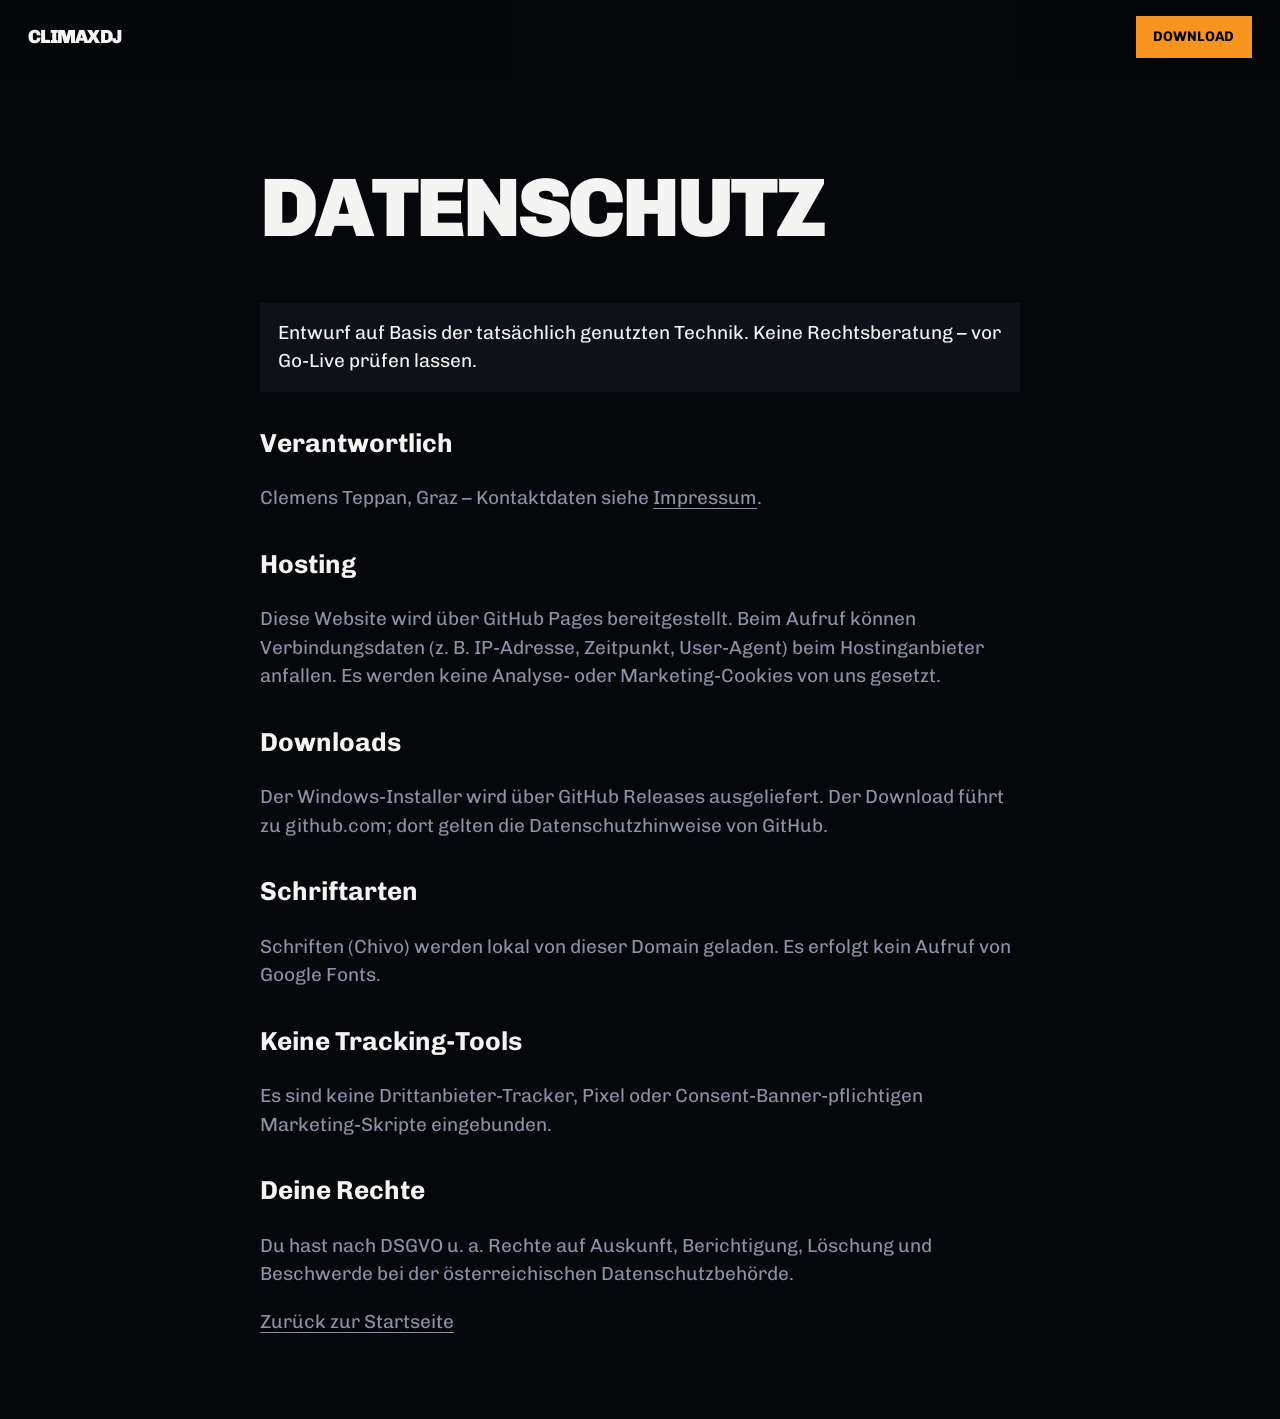
==== datenschutz.html @ 5e66c805 "ClimaxDJ marketing site v4.3.0 – dark club landing + download" ====
<!DOCTYPE html>
<html lang="de">
<head>
  <meta charset="utf-8">
  <meta name="viewport" content="width=device-width, initial-scale=1">
  <title>Datenschutz – ClimaxDJ</title>
  <link rel="icon" href="./assets/icon.png" type="image/png">
  <link rel="stylesheet" href="./styles.css">
</head>
<body>
  <header class="nav">
    <a class="nav__mark" href="./index.html">ClimaxDJ</a>
    <a class="nav__cta" href="./index.html#download">Download</a>
  </header>
  <main class="legal">
    <h1>Datenschutz</h1>
    <div class="note">
      Entwurf auf Basis der tatsächlich genutzten Technik. Keine Rechtsberatung – vor Go-Live prüfen lassen.
    </div>
    <h2>Verantwortlich</h2>
    <p>Clemens Teppan, Graz – Kontaktdaten siehe <a href="./impressum.html">Impressum</a>.</p>
    <h2>Hosting</h2>
    <p>Diese Website wird über GitHub Pages bereitgestellt. Beim Aufruf können Verbindungsdaten (z.&nbsp;B. IP-Adresse, Zeitpunkt, User-Agent) beim Hostinganbieter anfallen. Es werden keine Analyse- oder Marketing-Cookies von uns gesetzt.</p>
    <h2>Downloads</h2>
    <p>Der Windows-Installer wird über GitHub Releases ausgeliefert. Der Download führt zu github.com; dort gelten die Datenschutzhinweise von GitHub.</p>
    <h2>Schriftarten</h2>
    <p>Schriften (Chivo) werden lokal von dieser Domain geladen. Es erfolgt kein Aufruf von Google Fonts.</p>
    <h2>Keine Tracking-Tools</h2>
    <p>Es sind keine Drittanbieter-Tracker, Pixel oder Consent-Banner-pflichtigen Marketing-Skripte eingebunden.</p>
    <h2>Deine Rechte</h2>
    <p>Du hast nach DSGVO u.&nbsp;a. Rechte auf Auskunft, Berichtigung, Löschung und Beschwerde bei der österreichischen Datenschutzbehörde.</p>
    <p><a href="./index.html">Zurück zur Startseite</a></p>
  </main>
</body>
</html>
---- styles.css ----
@font-face {
  font-family: "Chivo";
  font-style: normal;
  font-weight: 400;
  font-display: swap;
  src: url("./assets/fonts/chivo-400.woff2") format("woff2");
}
@font-face {
  font-family: "Chivo";
  font-style: normal;
  font-weight: 700;
  font-display: swap;
  src: url("./assets/fonts/chivo-700.woff2") format("woff2");
}
@font-face {
  font-family: "Chivo";
  font-style: normal;
  font-weight: 900;
  font-display: swap;
  src: url("./assets/fonts/chivo-900.woff2") format("woff2");
}

:root {
  --bg: #05070a;
  --surface: #0e1218;
  --ink: #f4f4f2;
  --muted: #8a92a6;
  --accent: #f7941d;
  --accent-ink: #05070a;
  --field-light: #f4f4f2;
  --field-light-ink: #1f2b4d;
  --margin: clamp(1rem, 2.2vw, 2rem);
  --gutter: clamp(0.75rem, 1.4vw, 1.5rem);
  --step-small: clamp(0.8125rem, 0.79rem + 0.1vw, 0.875rem);
  --step-body: clamp(1.0625rem, 1rem + 0.25vw, 1.1875rem);
  --step-lead: clamp(1.25rem, 1.1rem + 0.7vw, 1.625rem);
  --step-head: clamp(2.5rem, 1.2rem + 5vw, 5.5rem);
  --radius: 0;
  --ease: cubic-bezier(0.22, 1, 0.36, 1);
}

*, *::before, *::after { box-sizing: border-box; }
html { scroll-behavior: smooth; }
@media (prefers-reduced-motion: reduce) {
  html { scroll-behavior: auto; }
  *, *::before, *::after {
    animation-duration: 0.01ms !important;
    animation-iteration-count: 1 !important;
    transition-duration: 0.01ms !important;
  }
}
body {
  margin: 0;
  background: var(--bg);
  color: var(--ink);
  font-family: "Chivo", system-ui, sans-serif;
  font-weight: 400;
  font-size: var(--step-body);
  line-height: 1.5;
  -webkit-font-smoothing: antialiased;
}
img { display: block; max-width: 100%; height: auto; }
a { color: inherit; text-decoration-thickness: 1px; text-underline-offset: 0.2em; }
a:hover { color: var(--accent); }
:focus-visible { outline: 2px solid var(--accent); outline-offset: 3px; }
.wrap { padding-inline: var(--margin); }
.sr-only {
  position: absolute; width: 1px; height: 1px; padding: 0; margin: -1px;
  overflow: hidden; clip: rect(0,0,0,0); white-space: nowrap; border: 0;
}

/* NAV */
.nav {
  position: fixed; inset: 0 0 auto 0; z-index: 40;
  display: flex; align-items: center; justify-content: space-between;
  padding: 1rem var(--margin);
  background: color-mix(in srgb, var(--bg) 88%, transparent);
}
.nav__mark {
  font-weight: 900; letter-spacing: -0.04em; text-transform: uppercase;
  font-size: var(--step-body); text-decoration: none;
}
.nav__links {
  display: flex; gap: clamp(1rem, 3vw, 2rem); list-style: none; margin: 0; padding: 0;
  font-size: var(--step-small); font-weight: 700;
}
.nav__links a { text-decoration: none; color: var(--muted); }
.nav__links a:hover { color: var(--ink); }
.nav__cta {
  display: inline-flex; align-items: center; justify-content: center;
  background: var(--accent); color: var(--accent-ink);
  font-weight: 700; font-size: var(--step-small);
  padding: 0.65rem 1.1rem; text-decoration: none; text-transform: uppercase;
  letter-spacing: -0.01em; border: 0; cursor: pointer;
}
.nav__cta:hover { color: var(--accent-ink); filter: brightness(1.05); }
@media (max-width: 720px) {
  .nav__links { display: none; }
}

/* HERO — name as monument */
.hero {
  position: relative;
  min-height: 100svh;
  display: grid;
  grid-template-rows: 1fr auto;
  overflow: hidden;
  padding-top: 4.5rem;
}
.hero__video {
  position: absolute; inset: 0; width: 100%; height: 100%;
  object-fit: cover; opacity: 0.35; pointer-events: none;
  display: none;
}
.hero__video.is-ready { display: block; }
.hero__scrim {
  position: absolute; inset: 0;
  background: linear-gradient(180deg, rgba(5,7,10,0.35) 0%, rgba(5,7,10,0.92) 78%, var(--bg) 100%);
  pointer-events: none;
}
.hero__top {
  position: relative; z-index: 1;
  display: flex; justify-content: space-between; align-items: flex-start;
  padding: 1.5rem var(--margin) 0;
  gap: 1rem;
}
.hero__support {
  max-width: 28ch;
  margin: 0;
  font-size: var(--step-body);
  color: var(--muted);
  line-height: 1.4;
}
.hero__version {
  margin: 0;
  font-size: var(--step-small);
  font-weight: 700;
  color: var(--ink);
  text-align: right;
  white-space: nowrap;
}
.hero__monument {
  position: relative; z-index: 1;
  margin: 0;
  padding: 0 var(--margin) 0.15em;
  font-weight: 900;
  font-size: clamp(3.5rem, 18vw, 17rem);
  line-height: 0.88;
  letter-spacing: -0.05em;
  text-transform: uppercase;
  width: 100%;
}
.hero__line {
  display: block;
  overflow: hidden;
}
.hero__line span {
  display: block;
  transform: translateY(110%);
  animation: rise 900ms var(--ease) forwards;
}
.hero__line:nth-child(2) span { animation-delay: 110ms; }
@keyframes rise {
  to { transform: translateY(0); }
}
.hero__actions {
  position: relative; z-index: 1;
  display: flex; flex-wrap: wrap; gap: 0.75rem;
  padding: 1.5rem var(--margin) 2.5rem;
  opacity: 0;
  animation: fadeup 700ms var(--ease) 700ms forwards;
}
@keyframes fadeup {
  to { opacity: 1; transform: none; }
  from { opacity: 0; transform: translateY(12px); }
}
.btn {
  display: inline-flex; align-items: center; justify-content: center; gap: 0.5rem;
  font-family: inherit; font-weight: 700; font-size: var(--step-body);
  padding: 0.95rem 1.4rem; border: 0; cursor: pointer; text-decoration: none;
  transition: transform 160ms var(--ease), filter 160ms var(--ease);
}
.btn:active { transform: scale(0.98); }
.btn--primary { background: var(--accent); color: var(--accent-ink); }
.btn--primary:hover { color: var(--accent-ink); filter: brightness(1.06); }
.btn--ghost {
  background: var(--surface); color: var(--ink);
}
.btn--ghost:hover { color: var(--ink); filter: brightness(1.15); }
.btn--disabled,
.btn[aria-disabled="true"] {
  background: var(--surface); color: var(--muted); cursor: not-allowed;
  pointer-events: none;
}
.btn small { font-weight: 400; font-size: var(--step-small); opacity: 0.8; }

/* FEATURE LIST — one item per poster line */
.features {
  padding: clamp(5rem, 12vh, 9rem) var(--margin);
  background: var(--bg);
}
.features__head {
  max-width: 22ch;
  margin: 0 0 clamp(2.5rem, 6vh, 4rem);
  font-size: var(--step-head);
  font-weight: 900;
  letter-spacing: -0.04em;
  line-height: 0.95;
  text-transform: uppercase;
}
.feature {
  display: grid;
  grid-template-columns: minmax(0, 1fr) minmax(0, 1.3fr);
  gap: var(--gutter);
  align-items: end;
  padding-block: clamp(2rem, 5vh, 3.5rem);
  border-top: 0;
  background: transparent;
}
.feature:nth-child(even) { grid-template-columns: minmax(0, 1.3fr) minmax(0, 1fr); }
.feature:nth-child(even) .feature__copy { order: 2; }
.feature:nth-child(even) .feature__media { order: 1; }
.feature__title {
  margin: 0 0 0.6rem;
  font-size: clamp(1.75rem, 1rem + 2.5vw, 3rem);
  font-weight: 900;
  letter-spacing: -0.03em;
  line-height: 1.02;
  text-transform: uppercase;
}
.feature__text {
  margin: 0;
  max-width: 38ch;
  color: var(--muted);
  font-size: var(--step-body);
}
.feature__media {
  background: var(--surface);
  overflow: hidden;
}
.feature__media img {
  width: 100%;
  aspect-ratio: 16 / 10;
  object-fit: cover;
  object-position: top center;
}
@media (max-width: 820px) {
  .feature,
  .feature:nth-child(even) {
    grid-template-columns: 1fr;
  }
  .feature:nth-child(even) .feature__copy,
  .feature:nth-child(even) .feature__media { order: unset; }
}

/* GALLERY staggered */
.gallery {
  padding: clamp(4rem, 10vh, 8rem) var(--margin) clamp(6rem, 14vh, 10rem);
  display: grid;
  grid-template-columns: repeat(12, minmax(0, 1fr));
  column-gap: var(--gutter);
  row-gap: clamp(3rem, 10vh, 7rem);
}
.gallery figure { margin: 0; }
.gallery figcaption {
  margin-top: 0.6rem;
  font-size: var(--step-small);
  color: var(--muted);
}
.g1 { grid-column: 1 / 5; }
.g2 { grid-column: 7 / 13; margin-top: 18vh; }
.g3 { grid-column: 6 / 12; }
.g4 { grid-column: 2 / 5; margin-top: 12vh; }
.g5 { grid-column: 1 / 8; }
.g6 { grid-column: 9 / 13; margin-top: 8vh; }
@media (max-width: 820px) {
  .gallery { display: flex; flex-direction: column; gap: 4rem; }
  .g1, .g2, .g3, .g4, .g5, .g6 { margin-top: 0; width: 100%; }
  .g1, .g4 { width: 78%; align-self: flex-start; }
  .g2, .g6 { width: 88%; align-self: flex-end; }
  .g3 { width: 92%; align-self: flex-end; }
  .g5 { width: 100%; }
}

/* SPECS */
.specs {
  background: var(--surface);
  padding: clamp(5rem, 12vh, 8rem) var(--margin);
}
.specs__grid {
  display: grid;
  grid-template-columns: repeat(12, minmax(0, 1fr));
  gap: var(--gutter);
}
.specs__title {
  grid-column: 1 / 6;
  margin: 0;
  font-size: var(--step-head);
  font-weight: 900;
  letter-spacing: -0.04em;
  line-height: 0.95;
  text-transform: uppercase;
}
.specs__list {
  grid-column: 7 / 13;
  margin: 0;
  padding: 0;
  list-style: none;
}
.specs__list li {
  display: grid;
  grid-template-columns: 10rem 1fr;
  gap: 1rem;
  padding: 1rem 0;
  border-top: 1px solid color-mix(in srgb, var(--ink) 12%, transparent);
  font-size: var(--step-body);
}
.specs__list li:last-child { border-bottom: 1px solid color-mix(in srgb, var(--ink) 12%, transparent); }
.specs__list strong { font-weight: 700; color: var(--ink); }
.specs__list span { color: var(--muted); }
@media (max-width: 820px) {
  .specs__title, .specs__list { grid-column: 1 / -1; }
  .specs__list li { grid-template-columns: 1fr; gap: 0.25rem; }
}

/* FAQ */
.faq {
  padding: clamp(5rem, 12vh, 8rem) var(--margin);
}
.faq__title {
  margin: 0 0 2rem;
  font-size: var(--step-head);
  font-weight: 900;
  letter-spacing: -0.04em;
  line-height: 0.95;
  text-transform: uppercase;
  max-width: 12ch;
}
.faq details {
  border-top: 1px solid color-mix(in srgb, var(--ink) 12%, transparent);
  padding: 1.15rem 0;
}
.faq details:last-child {
  border-bottom: 1px solid color-mix(in srgb, var(--ink) 12%, transparent);
}
.faq summary {
  cursor: pointer;
  font-weight: 700;
  font-size: var(--step-lead);
  letter-spacing: -0.02em;
  list-style: none;
}
.faq summary::-webkit-details-marker { display: none; }
.faq summary::after {
  content: "+";
  float: right;
  color: var(--muted);
  font-weight: 400;
}
.faq details[open] summary::after { content: "–"; }
.faq p {
  margin: 0.75rem 0 0;
  max-width: 62ch;
  color: var(--muted);
}

/* CTA band — one word is the button */
.cta-band {
  display: block;
  position: relative;
  min-height: 60svh;
  background: var(--accent);
  color: var(--accent-ink);
  text-decoration: none;
  padding: var(--margin);
  overflow: hidden;
}
.cta-band:hover { color: var(--accent-ink); filter: none; background: var(--ink); }
.cta-band:hover .cta-band__word { color: var(--bg); }
.cta-band__hint {
  position: absolute; top: var(--margin); left: var(--margin);
  margin: 0; max-width: 28ch; font-size: var(--step-body); font-weight: 700;
}
.cta-band__arrow {
  position: absolute; top: var(--margin); right: var(--margin);
  width: 48px; height: 48px;
}
.cta-band__word {
  position: absolute;
  left: var(--margin); right: var(--margin); bottom: 1.2rem;
  margin: 0;
  font-size: clamp(3.5rem, 24vw, 14rem);
  font-weight: 900;
  letter-spacing: -0.05em;
  line-height: 0.85;
  text-transform: uppercase;
  white-space: nowrap;
}
@media (max-width: 520px) {
  .cta-band { min-height: 46svh; }
}

/* FOOTER */
.footer {
  position: relative;
  background: var(--field-light);
  color: var(--field-light-ink);
  overflow: hidden;
  min-height: 100svh;
  display: grid;
  grid-template-rows: 1fr auto;
  padding: clamp(3rem, 8vh, 5rem) var(--margin) 0;
}
.footer__top {
  display: grid;
  grid-template-columns: repeat(12, minmax(0, 1fr));
  gap: var(--gutter);
}
.footer__invite {
  grid-column: 1 / 8;
  margin: 0;
  font-size: clamp(2rem, 5vw, 4rem);
  font-weight: 900;
  letter-spacing: -0.04em;
  line-height: 0.95;
  text-transform: uppercase;
}
.footer__btn {
  display: inline-flex; margin-top: 1.5rem;
  background: var(--field-light-ink); color: var(--field-light);
  font-weight: 700; font-size: var(--step-body);
  padding: 0.9rem 1.3rem; text-decoration: none;
}
.footer__btn:hover { color: var(--field-light); filter: brightness(1.1); }
.footer__links {
  grid-column: 10 / 13;
  display: flex; flex-direction: column; gap: 0.6rem;
  font-size: var(--step-body); font-weight: 700;
  align-self: start;
}
.footer__links a { text-decoration: none; color: var(--field-light-ink); }
.footer__links a:hover { color: var(--accent); }
.footer__legal {
  display: flex; justify-content: space-between; flex-wrap: wrap; gap: 0.75rem;
  font-size: var(--step-small);
  color: color-mix(in srgb, var(--field-light-ink) 70%, transparent);
  margin-top: 3rem;
  position: relative; z-index: 1;
}
.footer__monument {
  margin: 1rem 0 0;
  font-size: clamp(4rem, 28vw, 18rem);
  font-weight: 900;
  letter-spacing: -0.05em;
  line-height: 0.85;
  text-transform: uppercase;
  white-space: nowrap;
  transform: translateY(30%);
  color: color-mix(in srgb, var(--field-light-ink) 18%, transparent);
  pointer-events: none;
  user-select: none;
}
@media (max-width: 820px) {
  .footer__invite, .footer__links { grid-column: 1 / -1; }
  .footer__links { flex-direction: row; flex-wrap: wrap; margin-top: 2rem; }
}

/* Legal pages */
.legal {
  max-width: 68ch;
  margin: 0 auto;
  padding: 7rem var(--margin) 4rem;
}
.legal h1 {
  font-size: var(--step-head);
  font-weight: 900;
  letter-spacing: -0.04em;
  text-transform: uppercase;
  line-height: 0.95;
}
.legal h2 { font-size: var(--step-lead); margin-top: 2rem; }
.legal p, .legal li { color: var(--muted); }
.note {
  background: var(--surface);
  padding: 1rem 1.1rem;
  color: var(--ink);
  margin: 1.5rem 0;
}
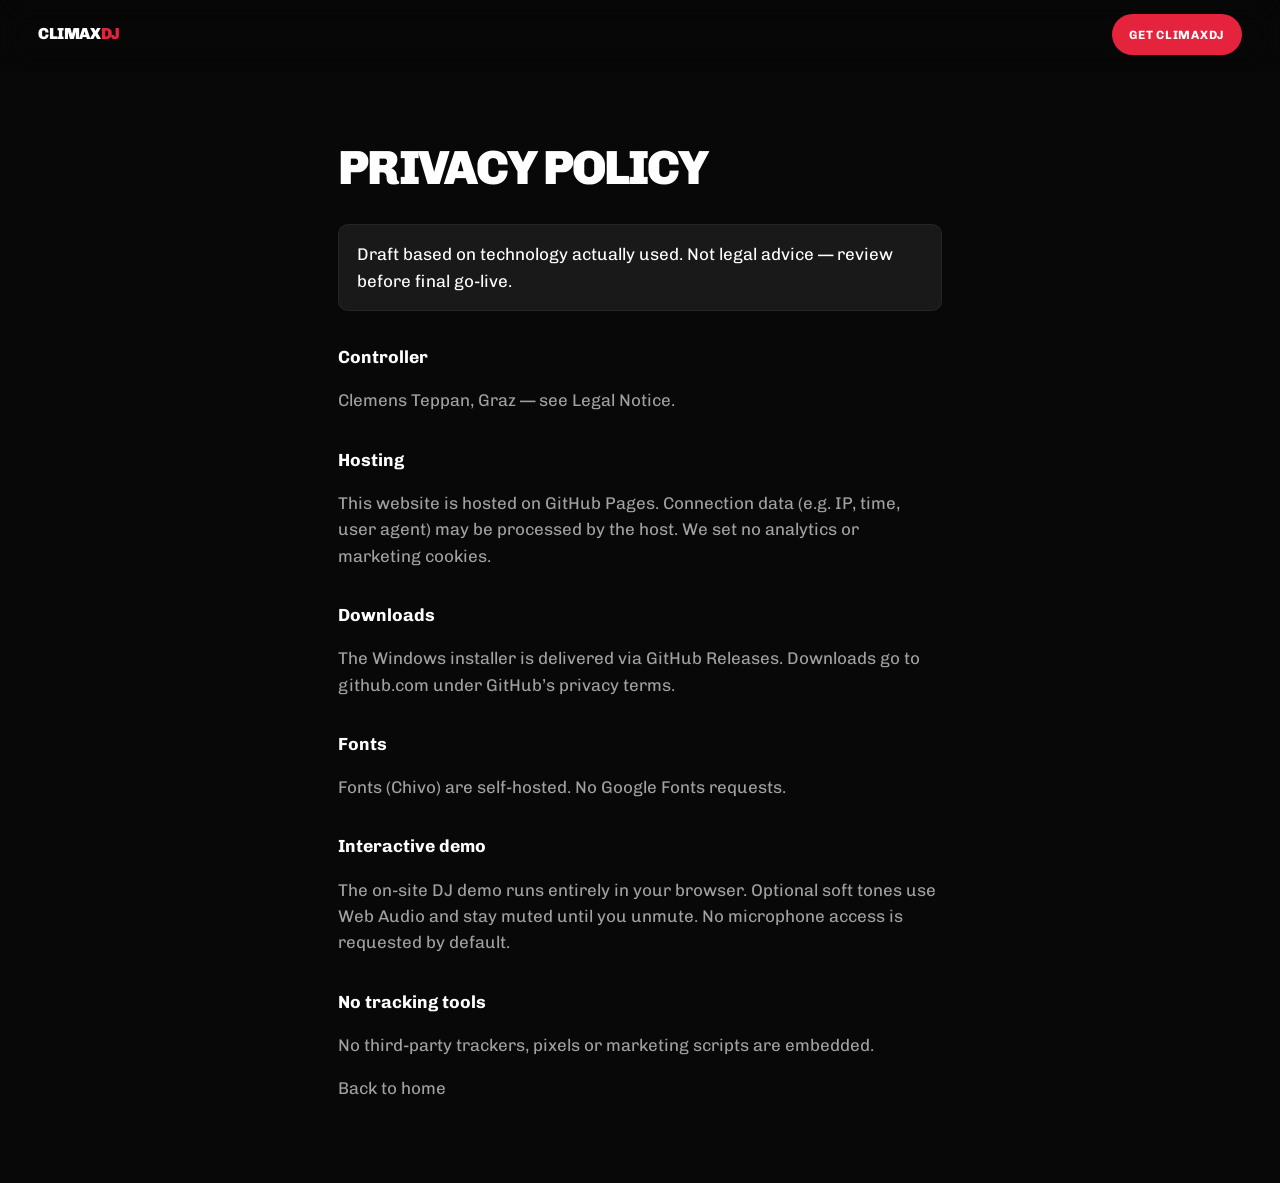
==== commit c844568b: "Complete cinematic redesign: interactive demo, live waveforms, red brand" ====
--- a/datenschutz.html
+++ b/datenschutz.html
@@ -1,35 +1,33 @@
 <!DOCTYPE html>
-<html lang="de">
+<html lang="en">
 <head>
   <meta charset="utf-8">
   <meta name="viewport" content="width=device-width, initial-scale=1">
-  <title>Datenschutz – ClimaxDJ</title>
+  <title>Privacy Policy – ClimaxDJ</title>
   <link rel="icon" href="./assets/icon.png" type="image/png">
   <link rel="stylesheet" href="./styles.css">
 </head>
 <body>
   <header class="nav">
-    <a class="nav__mark" href="./index.html">ClimaxDJ</a>
-    <a class="nav__cta" href="./index.html#download">Download</a>
+    <a class="nav__logo" href="./index.html">Climax<span>DJ</span></a>
+    <a class="nav__cta" href="./index.html#download">Get ClimaxDJ</a>
   </header>
   <main class="legal">
-    <h1>Datenschutz</h1>
-    <div class="note">
-      Entwurf auf Basis der tatsächlich genutzten Technik. Keine Rechtsberatung – vor Go-Live prüfen lassen.
-    </div>
-    <h2>Verantwortlich</h2>
-    <p>Clemens Teppan, Graz – Kontaktdaten siehe <a href="./impressum.html">Impressum</a>.</p>
+    <h1>Privacy Policy</h1>
+    <div class="note">Draft based on technology actually used. Not legal advice — review before final go-live.</div>
+    <h2>Controller</h2>
+    <p>Clemens Teppan, Graz — see <a href="./impressum.html">Legal Notice</a>.</p>
     <h2>Hosting</h2>
-    <p>Diese Website wird über GitHub Pages bereitgestellt. Beim Aufruf können Verbindungsdaten (z.&nbsp;B. IP-Adresse, Zeitpunkt, User-Agent) beim Hostinganbieter anfallen. Es werden keine Analyse- oder Marketing-Cookies von uns gesetzt.</p>
+    <p>This website is hosted on GitHub Pages. Connection data (e.g. IP, time, user agent) may be processed by the host. We set no analytics or marketing cookies.</p>
     <h2>Downloads</h2>
-    <p>Der Windows-Installer wird über GitHub Releases ausgeliefert. Der Download führt zu github.com; dort gelten die Datenschutzhinweise von GitHub.</p>
-    <h2>Schriftarten</h2>
-    <p>Schriften (Chivo) werden lokal von dieser Domain geladen. Es erfolgt kein Aufruf von Google Fonts.</p>
-    <h2>Keine Tracking-Tools</h2>
-    <p>Es sind keine Drittanbieter-Tracker, Pixel oder Consent-Banner-pflichtigen Marketing-Skripte eingebunden.</p>
-    <h2>Deine Rechte</h2>
-    <p>Du hast nach DSGVO u.&nbsp;a. Rechte auf Auskunft, Berichtigung, Löschung und Beschwerde bei der österreichischen Datenschutzbehörde.</p>
-    <p><a href="./index.html">Zurück zur Startseite</a></p>
+    <p>The Windows installer is delivered via GitHub Releases. Downloads go to github.com under GitHub’s privacy terms.</p>
+    <h2>Fonts</h2>
+    <p>Fonts (Chivo) are self-hosted. No Google Fonts requests.</p>
+    <h2>Interactive demo</h2>
+    <p>The on-site DJ demo runs entirely in your browser. Optional soft tones use Web Audio and stay muted until you unmute. No microphone access is requested by default.</p>
+    <h2>No tracking tools</h2>
+    <p>No third-party trackers, pixels or marketing scripts are embedded.</p>
+    <p><a href="./index.html">Back to home</a></p>
   </main>
 </body>
 </html>
--- a/styles.css
+++ b/styles.css
@@ -1,488 +1,196 @@
-@font-face {
-  font-family: "Chivo";
-  font-style: normal;
-  font-weight: 400;
-  font-display: swap;
-  src: url("./assets/fonts/chivo-400.woff2") format("woff2");
+@font-face{font-family:"Chivo";font-style:normal;font-weight:400;font-display:swap;src:url("./assets/fonts/chivo-400.woff2") format("woff2")}
+@font-face{font-family:"Chivo";font-style:normal;font-weight:700;font-display:swap;src:url("./assets/fonts/chivo-700.woff2") format("woff2")}
+@font-face{font-family:"Chivo";font-style:normal;font-weight:900;font-display:swap;src:url("./assets/fonts/chivo-900.woff2") format("woff2")}
+
+:root{
+  --bg:#080808;--bg2:#111111;--surface:#191919;
+  --accent:#E5233D;--accent2:#8D1027;
+  --text:#FFFFFF;--text2:#A1A1A1;
+  --margin:clamp(1rem,3vw,3rem);
+  --ease:cubic-bezier(.22,1,.36,1);
+  --radius:12px;
 }
-@font-face {
-  font-family: "Chivo";
-  font-style: normal;
-  font-weight: 700;
-  font-display: swap;
-  src: url("./assets/fonts/chivo-700.woff2") format("woff2");
+*,*::before,*::after{box-sizing:border-box}
+html{scroll-behavior:smooth}
+@media (prefers-reduced-motion:reduce){
+  html{scroll-behavior:auto}
+  *,*::before,*::after{animation-duration:.01ms!important;animation-iteration-count:1!important;transition-duration:.01ms!important;scroll-behavior:auto!important}
 }
-@font-face {
-  font-family: "Chivo";
-  font-style: normal;
-  font-weight: 900;
-  font-display: swap;
-  src: url("./assets/fonts/chivo-900.woff2") format("woff2");
+body{margin:0;background:var(--bg);color:var(--text);font-family:"Chivo",system-ui,sans-serif;font-size:17px;line-height:1.55;-webkit-font-smoothing:antialiased;overflow-x:hidden}
+img{max-width:100%;display:block;height:auto}
+a{color:inherit;text-decoration:none}
+button{font-family:inherit;cursor:pointer;border:0;background:none;color:inherit}
+:focus-visible{outline:2px solid var(--accent);outline-offset:3px}
+.sr-only{position:absolute;width:1px;height:1px;padding:0;margin:-1px;overflow:hidden;clip:rect(0,0,0,0);border:0}
+.wrap{width:min(1280px,100%);margin-inline:auto;padding-inline:var(--margin)}
+.wrap-wide{width:min(1480px,100%);margin-inline:auto;padding-inline:var(--margin)}
+
+/* LOADER */
+#loader{position:fixed;inset:0;z-index:100;background:var(--bg);display:grid;place-items:center;transition:opacity .6s var(--ease),visibility .6s}
+#loader.is-done{opacity:0;visibility:hidden;pointer-events:none}
+.loader__mark{font-weight:900;letter-spacing:-.04em;font-size:clamp(1.4rem,4vw,2rem);text-transform:uppercase}
+.loader__bar{width:120px;height:2px;background:var(--surface);margin-top:1.2rem;overflow:hidden;border-radius:2px}
+.loader__bar span{display:block;height:100%;width:0;background:var(--accent);animation:load 1.1s var(--ease) forwards}
+@keyframes load{to{width:100%}}
+
+/* NAV */
+.nav{position:fixed;inset:0 0 auto;z-index:50;display:flex;align-items:center;justify-content:space-between;padding:.9rem var(--margin);background:rgba(8,8,8,.72);backdrop-filter:blur(14px);border-bottom:1px solid transparent;transition:border-color .3s,background .3s}
+.nav.is-scrolled{border-bottom-color:rgba(255,255,255,.06);background:rgba(8,8,8,.9)}
+.nav__logo{font-weight:900;letter-spacing:-.03em;text-transform:uppercase;font-size:1rem}
+.nav__logo span{color:var(--accent)}
+.nav__links{display:flex;gap:1.6rem;list-style:none;margin:0;padding:0;font-size:.82rem;font-weight:700;letter-spacing:.04em;text-transform:uppercase;color:var(--text2)}
+.nav__links a:hover{color:var(--text)}
+.nav__cta{display:inline-flex;align-items:center;background:var(--accent);color:#fff;font-weight:700;font-size:.75rem;letter-spacing:.06em;text-transform:uppercase;padding:.7rem 1.1rem;border-radius:999px;transition:background .2s,transform .2s}
+.nav__cta:hover{background:var(--accent2);transform:translateY(-1px)}
+.nav__burger{display:none;width:42px;height:42px;place-items:center;border-radius:8px;background:var(--surface)}
+.nav__burger span{display:block;width:18px;height:2px;background:var(--text);position:relative}
+.nav__burger span::before,.nav__burger span::after{content:"";position:absolute;left:0;width:18px;height:2px;background:var(--text)}
+.nav__burger span::before{top:-6px}.nav__burger span::after{top:6px}
+.nav__mobile{display:none;position:fixed;inset:64px 0 0;background:rgba(8,8,8,.97);padding:2rem var(--margin);flex-direction:column;gap:1.2rem;z-index:49}
+.nav__mobile.is-open{display:flex}
+.nav__mobile a{font-size:1.4rem;font-weight:700;letter-spacing:-.02em}
+@media(max-width:860px){
+  .nav__links,.nav__cta{display:none}
+  .nav__burger{display:grid}
 }
 
-:root {
-  --bg: #05070a;
-  --surface: #0e1218;
-  --ink: #f4f4f2;
-  --muted: #8a92a6;
-  --accent: #f7941d;
-  --accent-ink: #05070a;
-  --field-light: #f4f4f2;
-  --field-light-ink: #1f2b4d;
-  --margin: clamp(1rem, 2.2vw, 2rem);
-  --gutter: clamp(0.75rem, 1.4vw, 1.5rem);
-  --step-small: clamp(0.8125rem, 0.79rem + 0.1vw, 0.875rem);
-  --step-body: clamp(1.0625rem, 1rem + 0.25vw, 1.1875rem);
-  --step-lead: clamp(1.25rem, 1.1rem + 0.7vw, 1.625rem);
-  --step-head: clamp(2.5rem, 1.2rem + 5vw, 5.5rem);
-  --radius: 0;
-  --ease: cubic-bezier(0.22, 1, 0.36, 1);
-}
+/* HERO */
+.hero{position:relative;min-height:100svh;display:grid;align-items:end;padding:7rem var(--margin) 4rem;overflow:hidden}
+.hero__canvas{position:absolute;inset:0;width:100%;height:100%;opacity:.55}
+.hero__video{position:absolute;inset:0;width:100%;height:100%;object-fit:cover;opacity:.28;display:none}
+.hero__video.is-ready{display:block}
+.hero__glow{position:absolute;width:55vw;height:55vw;border-radius:50%;background:radial-gradient(circle,rgba(229,35,61,.22),transparent 65%);pointer-events:none;transform:translate(-50%,-50%);left:70%;top:40%;filter:blur(8px);transition:left .15s linear,top .15s linear;will-change:left,top}
+.hero__scrim{position:absolute;inset:0;background:linear-gradient(180deg,rgba(8,8,8,.35) 0%,rgba(8,8,8,.55) 45%,var(--bg) 100%);pointer-events:none}
+.hero__content{position:relative;z-index:2;width:min(1100px,100%)}
+.hero__eyebrow{margin:0 0 1rem;color:var(--text2);font-size:.78rem;font-weight:700;letter-spacing:.18em;text-transform:uppercase}
+.hero__title{margin:0;font-size:clamp(3rem,9vw,7.5rem);font-weight:900;letter-spacing:-.05em;line-height:.92;text-transform:uppercase;max-width:12ch}
+.hero__title .line{display:block;overflow:hidden}
+.hero__title .line span{display:block}
+.hero__sub{margin:1.4rem 0 2rem;color:var(--text2);font-size:clamp(1rem,1.4vw,1.2rem);max-width:36ch}
+.hero__actions{display:flex;flex-wrap:wrap;gap:.8rem}
+.btn{display:inline-flex;align-items:center;justify-content:center;gap:.5rem;padding:.95rem 1.35rem;border-radius:999px;font-weight:700;font-size:.8rem;letter-spacing:.08em;text-transform:uppercase;transition:transform .2s var(--ease),background .2s,color .2s,border-color .2s}
+.btn:active{transform:scale(.98)}
+.btn--primary{background:var(--accent);color:#fff}
+.btn--primary:hover{background:#ff2d4a}
+.btn--ghost{background:transparent;border:1px solid rgba(255,255,255,.18);color:var(--text)}
+.btn--ghost:hover{border-color:rgba(255,255,255,.4)}
+.btn--block{width:100%}
+.btn--disabled,.btn[aria-disabled="true"]{opacity:.45;pointer-events:none;cursor:not-allowed}
 
-*, *::before, *::after { box-sizing: border-box; }
-html { scroll-behavior: smooth; }
-@media (prefers-reduced-motion: reduce) {
-  html { scroll-behavior: auto; }
-  *, *::before, *::after {
-    animation-duration: 0.01ms !important;
-    animation-iteration-count: 1 !important;
-    transition-duration: 0.01ms !important;
-  }
-}
-body {
-  margin: 0;
-  background: var(--bg);
-  color: var(--ink);
-  font-family: "Chivo", system-ui, sans-serif;
-  font-weight: 400;
-  font-size: var(--step-body);
-  line-height: 1.5;
-  -webkit-font-smoothing: antialiased;
-}
-img { display: block; max-width: 100%; height: auto; }
-a { color: inherit; text-decoration-thickness: 1px; text-underline-offset: 0.2em; }
-a:hover { color: var(--accent); }
-:focus-visible { outline: 2px solid var(--accent); outline-offset: 3px; }
-.wrap { padding-inline: var(--margin); }
-.sr-only {
-  position: absolute; width: 1px; height: 1px; padding: 0; margin: -1px;
-  overflow: hidden; clip: rect(0,0,0,0); white-space: nowrap; border: 0;
-}
+/* SHOWCASE */
+.showcase{padding:clamp(5rem,12vh,9rem) 0;background:var(--bg)}
+.section-kicker{margin:0 0 .8rem;color:var(--accent);font-size:.75rem;font-weight:700;letter-spacing:.16em;text-transform:uppercase}
+.section-title{margin:0 0 1rem;font-size:clamp(2rem,4.5vw,3.8rem);font-weight:900;letter-spacing:-.04em;line-height:1;text-transform:uppercase;max-width:14ch}
+.section-lead{margin:0 0 2.5rem;color:var(--text2);max-width:48ch}
+.showcase__stage{position:relative;perspective:1600px;margin-top:2rem}
+.showcase__frame{position:relative;border-radius:16px;overflow:hidden;background:var(--surface);border:1px solid rgba(255,255,255,.06);transform-origin:center center;will-change:transform;box-shadow:0 40px 100px rgba(0,0,0,.55),0 0 80px rgba(229,35,61,.08)}
+.showcase__frame img{width:100%;aspect-ratio:16/10;object-fit:cover;object-position:top center}
+.showcase__callouts{display:grid;grid-template-columns:repeat(auto-fit,minmax(160px,1fr));gap:.75rem;margin-top:1.5rem}
+.callout{background:var(--bg2);border:1px solid rgba(255,255,255,.05);border-radius:10px;padding:.85rem 1rem;font-size:.85rem}
+.callout strong{display:block;font-size:.72rem;letter-spacing:.08em;text-transform:uppercase;color:var(--accent);margin-bottom:.25rem}
+.callout span{color:var(--text2)}
 
-/* NAV */
-.nav {
-  position: fixed; inset: 0 0 auto 0; z-index: 40;
-  display: flex; align-items: center; justify-content: space-between;
-  padding: 1rem var(--margin);
-  background: color-mix(in srgb, var(--bg) 88%, transparent);
-}
-.nav__mark {
-  font-weight: 900; letter-spacing: -0.04em; text-transform: uppercase;
-  font-size: var(--step-body); text-decoration: none;
-}
-.nav__links {
-  display: flex; gap: clamp(1rem, 3vw, 2rem); list-style: none; margin: 0; padding: 0;
-  font-size: var(--step-small); font-weight: 700;
-}
-.nav__links a { text-decoration: none; color: var(--muted); }
-.nav__links a:hover { color: var(--ink); }
-.nav__cta {
-  display: inline-flex; align-items: center; justify-content: center;
-  background: var(--accent); color: var(--accent-ink);
-  font-weight: 700; font-size: var(--step-small);
-  padding: 0.65rem 1.1rem; text-decoration: none; text-transform: uppercase;
-  letter-spacing: -0.01em; border: 0; cursor: pointer;
-}
-.nav__cta:hover { color: var(--accent-ink); filter: brightness(1.05); }
-@media (max-width: 720px) {
-  .nav__links { display: none; }
-}
+/* DEMO */
+.demo{padding:clamp(5rem,12vh,9rem) 0;background:var(--bg2)}
+.demo__badge{display:inline-flex;align-items:center;gap:.5rem;background:rgba(229,35,61,.12);color:#ff7a8c;border:1px solid rgba(229,35,61,.28);border-radius:999px;padding:.4rem .85rem;font-size:.72rem;font-weight:700;letter-spacing:.08em;text-transform:uppercase;margin-bottom:1rem}
+.demo__panel{display:grid;grid-template-columns:1.4fr .9fr;gap:1.25rem;margin-top:2rem}
+@media(max-width:980px){.demo__panel{grid-template-columns:1fr}}
+.deck-board{background:var(--surface);border:1px solid rgba(255,255,255,.06);border-radius:16px;padding:1.2rem;display:grid;gap:1rem}
+.deck-row{display:grid;grid-template-columns:1fr 90px 1fr;gap:.8rem;align-items:stretch}
+@media(max-width:720px){.deck-row{grid-template-columns:1fr;}}
+.deck{background:#0d0d0d;border-radius:12px;padding:1rem;border:1px solid rgba(255,255,255,.05);transition:border-color .2s,box-shadow .2s}
+.deck.is-active{border-color:rgba(229,35,61,.55);box-shadow:0 0 0 1px rgba(229,35,61,.2),inset 0 0 40px rgba(229,35,61,.05)}
+.deck__head{display:flex;justify-content:space-between;align-items:center;margin-bottom:.7rem;font-size:.75rem;font-weight:700;letter-spacing:.1em;text-transform:uppercase;color:var(--text2)}
+.deck__title{font-size:.95rem;font-weight:700;margin:.2rem 0 .15rem;white-space:nowrap;overflow:hidden;text-overflow:ellipsis}
+.deck__meta{color:var(--text2);font-size:.8rem;margin-bottom:.7rem}
+.deck__wave{width:100%;height:64px;border-radius:8px;background:#050505;display:block}
+.deck__controls{display:flex;flex-wrap:wrap;gap:.45rem;margin-top:.8rem}
+.chip{padding:.55rem .75rem;border-radius:8px;background:#151515;border:1px solid rgba(255,255,255,.06);font-size:.72rem;font-weight:700;letter-spacing:.06em;text-transform:uppercase;color:var(--text2);transition:background .15s,color .15s,border-color .15s}
+.chip.is-on,.chip:hover{background:rgba(229,35,61,.15);border-color:rgba(229,35,61,.4);color:#fff}
+.chip.is-play.is-on{background:var(--accent);border-color:var(--accent);color:#fff}
+.xfader-wrap{display:flex;flex-direction:column;align-items:center;justify-content:center;gap:.6rem;background:#0d0d0d;border-radius:12px;padding:.8rem;border:1px solid rgba(255,255,255,.05)}
+.xfader-wrap label{font-size:.65rem;letter-spacing:.12em;text-transform:uppercase;color:var(--text2);font-weight:700}
+.xfader{writing-mode:vertical-lr;direction:rtl;width:36px;height:140px;accent-color:var(--accent)}
+@media(max-width:720px){.xfader{writing-mode:horizontal-tb;direction:ltr;width:100%;height:36px}}
+.eq-row{display:grid;grid-template-columns:repeat(3,1fr);gap:.6rem}
+.eq{display:flex;flex-direction:column;align-items:center;gap:.35rem;background:#0d0d0d;border-radius:10px;padding:.7rem .4rem;border:1px solid rgba(255,255,255,.05)}
+.eq label{font-size:.65rem;letter-spacing:.1em;text-transform:uppercase;color:var(--text2);font-weight:700}
+.eq input[type=range]{width:100%;accent-color:var(--accent)}
+.eq output{font-size:.75rem;color:var(--text);font-variant-numeric:tabular-nums}
+.side-panel{display:grid;gap:1rem}
+.side-card{background:var(--surface);border:1px solid rgba(255,255,255,.06);border-radius:16px;padding:1.1rem}
+.side-card h3{margin:0 0 .8rem;font-size:.78rem;letter-spacing:.12em;text-transform:uppercase;color:var(--text2)}
+.bpm-box{display:flex;align-items:center;justify-content:space-between;gap:.6rem}
+.bpm-val{font-size:2.4rem;font-weight:900;letter-spacing:-.04em;font-variant-numeric:tabular-nums}
+.pitch-val{color:var(--text2);font-size:.85rem;font-variant-numeric:tabular-nums}
+.lib{list-style:none;margin:0;padding:0;display:grid;gap:.35rem;max-height:260px;overflow:auto}
+.lib button{width:100%;text-align:left;padding:.7rem .8rem;border-radius:8px;background:#0d0d0d;border:1px solid transparent;display:grid;gap:.15rem}
+.lib button:hover,.lib button.is-active{border-color:rgba(229,35,61,.45);background:rgba(229,35,61,.08)}
+.lib strong{font-size:.9rem}
+.lib span{font-size:.75rem;color:var(--text2)}
+.fx-grid{display:flex;flex-wrap:wrap;gap:.4rem}
+.wave-modes{display:flex;flex-wrap:wrap;gap:.4rem}
 
-/* HERO — name as monument */
-.hero {
-  position: relative;
-  min-height: 100svh;
-  display: grid;
-  grid-template-rows: 1fr auto;
-  overflow: hidden;
-  padding-top: 4.5rem;
-}
-.hero__video {
-  position: absolute; inset: 0; width: 100%; height: 100%;
-  object-fit: cover; opacity: 0.35; pointer-events: none;
-  display: none;
-}
-.hero__video.is-ready { display: block; }
-.hero__scrim {
-  position: absolute; inset: 0;
-  background: linear-gradient(180deg, rgba(5,7,10,0.35) 0%, rgba(5,7,10,0.92) 78%, var(--bg) 100%);
-  pointer-events: none;
-}
-.hero__top {
-  position: relative; z-index: 1;
-  display: flex; justify-content: space-between; align-items: flex-start;
-  padding: 1.5rem var(--margin) 0;
-  gap: 1rem;
-}
-.hero__support {
-  max-width: 28ch;
-  margin: 0;
-  font-size: var(--step-body);
-  color: var(--muted);
-  line-height: 1.4;
-}
-.hero__version {
-  margin: 0;
-  font-size: var(--step-small);
-  font-weight: 700;
-  color: var(--ink);
-  text-align: right;
-  white-space: nowrap;
-}
-.hero__monument {
-  position: relative; z-index: 1;
-  margin: 0;
-  padding: 0 var(--margin) 0.15em;
-  font-weight: 900;
-  font-size: clamp(3.5rem, 18vw, 17rem);
-  line-height: 0.88;
-  letter-spacing: -0.05em;
-  text-transform: uppercase;
-  width: 100%;
-}
-.hero__line {
-  display: block;
-  overflow: hidden;
-}
-.hero__line span {
-  display: block;
-  transform: translateY(110%);
-  animation: rise 900ms var(--ease) forwards;
-}
-.hero__line:nth-child(2) span { animation-delay: 110ms; }
-@keyframes rise {
-  to { transform: translateY(0); }
-}
-.hero__actions {
-  position: relative; z-index: 1;
-  display: flex; flex-wrap: wrap; gap: 0.75rem;
-  padding: 1.5rem var(--margin) 2.5rem;
-  opacity: 0;
-  animation: fadeup 700ms var(--ease) 700ms forwards;
-}
-@keyframes fadeup {
-  to { opacity: 1; transform: none; }
-  from { opacity: 0; transform: translateY(12px); }
-}
-.btn {
-  display: inline-flex; align-items: center; justify-content: center; gap: 0.5rem;
-  font-family: inherit; font-weight: 700; font-size: var(--step-body);
-  padding: 0.95rem 1.4rem; border: 0; cursor: pointer; text-decoration: none;
-  transition: transform 160ms var(--ease), filter 160ms var(--ease);
-}
-.btn:active { transform: scale(0.98); }
-.btn--primary { background: var(--accent); color: var(--accent-ink); }
-.btn--primary:hover { color: var(--accent-ink); filter: brightness(1.06); }
-.btn--ghost {
-  background: var(--surface); color: var(--ink);
-}
-.btn--ghost:hover { color: var(--ink); filter: brightness(1.15); }
-.btn--disabled,
-.btn[aria-disabled="true"] {
-  background: var(--surface); color: var(--muted); cursor: not-allowed;
-  pointer-events: none;
-}
-.btn small { font-weight: 400; font-size: var(--step-small); opacity: 0.8; }
+/* FEATURES */
+.features{padding:clamp(5rem,12vh,9rem) 0;background:var(--bg)}
+.feature-grid{display:grid;grid-template-columns:repeat(4,1fr);gap:1rem;margin-top:2rem}
+@media(max-width:1100px){.feature-grid{grid-template-columns:repeat(2,1fr)}}
+@media(max-width:620px){.feature-grid{grid-template-columns:1fr}}
+.fcard{position:relative;background:var(--bg2);border:1px solid rgba(255,255,255,.05);border-radius:16px;padding:1.4rem;min-height:220px;overflow:hidden;transition:transform .25s var(--ease),border-color .25s,background .25s}
+.fcard:hover{transform:translateY(-4px);border-color:rgba(229,35,61,.35);background:#141414}
+.fcard__icon{width:42px;height:42px;border-radius:10px;display:grid;place-items:center;background:rgba(229,35,61,.12);color:var(--accent);margin-bottom:1rem}
+.fcard__icon svg{width:22px;height:22px}
+.fcard h3{margin:0 0 .5rem;font-size:1rem;letter-spacing:-.01em;text-transform:uppercase;font-weight:900}
+.fcard p{margin:0;color:var(--text2);font-size:.9rem}
+.badge-soon{position:absolute;top:1rem;right:1rem;font-size:.65rem;font-weight:700;letter-spacing:.08em;text-transform:uppercase;background:rgba(255,255,255,.08);color:var(--text2);padding:.3rem .5rem;border-radius:999px}
+.extras{margin-top:2rem;display:flex;flex-wrap:wrap;gap:.5rem}
+.extras span{background:var(--surface);border:1px solid rgba(255,255,255,.05);border-radius:999px;padding:.45rem .8rem;font-size:.75rem;color:var(--text2)}
 
-/* FEATURE LIST — one item per poster line */
-.features {
-  padding: clamp(5rem, 12vh, 9rem) var(--margin);
-  background: var(--bg);
-}
-.features__head {
-  max-width: 22ch;
-  margin: 0 0 clamp(2.5rem, 6vh, 4rem);
-  font-size: var(--step-head);
-  font-weight: 900;
-  letter-spacing: -0.04em;
-  line-height: 0.95;
-  text-transform: uppercase;
-}
-.feature {
-  display: grid;
-  grid-template-columns: minmax(0, 1fr) minmax(0, 1.3fr);
-  gap: var(--gutter);
-  align-items: end;
-  padding-block: clamp(2rem, 5vh, 3.5rem);
-  border-top: 0;
-  background: transparent;
-}
-.feature:nth-child(even) { grid-template-columns: minmax(0, 1.3fr) minmax(0, 1fr); }
-.feature:nth-child(even) .feature__copy { order: 2; }
-.feature:nth-child(even) .feature__media { order: 1; }
-.feature__title {
-  margin: 0 0 0.6rem;
-  font-size: clamp(1.75rem, 1rem + 2.5vw, 3rem);
-  font-weight: 900;
-  letter-spacing: -0.03em;
-  line-height: 1.02;
-  text-transform: uppercase;
-}
-.feature__text {
-  margin: 0;
-  max-width: 38ch;
-  color: var(--muted);
-  font-size: var(--step-body);
-}
-.feature__media {
-  background: var(--surface);
-  overflow: hidden;
-}
-.feature__media img {
-  width: 100%;
-  aspect-ratio: 16 / 10;
-  object-fit: cover;
-  object-position: top center;
-}
-@media (max-width: 820px) {
-  .feature,
-  .feature:nth-child(even) {
-    grid-template-columns: 1fr;
-  }
-  .feature:nth-child(even) .feature__copy,
-  .feature:nth-child(even) .feature__media { order: unset; }
-}
+/* AUDIO VIZ */
+.audiox{padding:clamp(5rem,12vh,9rem) 0;background:var(--bg2)}
+.viz-shell{margin-top:2rem;background:var(--surface);border-radius:16px;border:1px solid rgba(255,255,255,.06);padding:1rem;position:relative;overflow:hidden}
+.viz-shell::before{content:"";position:absolute;inset:auto -20% -40%;height:60%;background:radial-gradient(ellipse,rgba(229,35,61,.18),transparent 60%);pointer-events:none}
+#vizCanvas{width:100%;height:320px;display:block;border-radius:10px;background:#0a0a0a}
+.viz-modes{display:flex;flex-wrap:wrap;gap:.45rem;margin-top:1rem}
 
-/* GALLERY staggered */
-.gallery {
-  padding: clamp(4rem, 10vh, 8rem) var(--margin) clamp(6rem, 14vh, 10rem);
-  display: grid;
-  grid-template-columns: repeat(12, minmax(0, 1fr));
-  column-gap: var(--gutter);
-  row-gap: clamp(3rem, 10vh, 7rem);
-}
-.gallery figure { margin: 0; }
-.gallery figcaption {
-  margin-top: 0.6rem;
-  font-size: var(--step-small);
-  color: var(--muted);
-}
-.g1 { grid-column: 1 / 5; }
-.g2 { grid-column: 7 / 13; margin-top: 18vh; }
-.g3 { grid-column: 6 / 12; }
-.g4 { grid-column: 2 / 5; margin-top: 12vh; }
-.g5 { grid-column: 1 / 8; }
-.g6 { grid-column: 9 / 13; margin-top: 8vh; }
-@media (max-width: 820px) {
-  .gallery { display: flex; flex-direction: column; gap: 4rem; }
-  .g1, .g2, .g3, .g4, .g5, .g6 { margin-top: 0; width: 100%; }
-  .g1, .g4 { width: 78%; align-self: flex-start; }
-  .g2, .g6 { width: 88%; align-self: flex-end; }
-  .g3 { width: 92%; align-self: flex-end; }
-  .g5 { width: 100%; }
-}
+/* PLATFORM */
+.platform{padding:clamp(5rem,12vh,9rem) 0;background:var(--bg)}
+.plat-grid{display:grid;grid-template-columns:1fr 1fr;gap:1rem;margin-top:2rem}
+@media(max-width:720px){.plat-grid{grid-template-columns:1fr}}
+.plat{background:var(--bg2);border:1px solid rgba(255,255,255,.06);border-radius:16px;padding:1.6rem;display:flex;flex-direction:column;gap:1rem;min-height:280px}
+.plat h3{margin:0;font-size:1.5rem;font-weight:900;letter-spacing:-.03em;text-transform:uppercase}
+.plat p{margin:0;color:var(--text2);flex:1}
+.plat ul{margin:0;padding-left:1.1rem;color:var(--text2);font-size:.9rem}
+.plat .ver{font-size:.78rem;letter-spacing:.1em;text-transform:uppercase;color:var(--accent);font-weight:700}
 
-/* SPECS */
-.specs {
-  background: var(--surface);
-  padding: clamp(5rem, 12vh, 8rem) var(--margin);
-}
-.specs__grid {
-  display: grid;
-  grid-template-columns: repeat(12, minmax(0, 1fr));
-  gap: var(--gutter);
-}
-.specs__title {
-  grid-column: 1 / 6;
-  margin: 0;
-  font-size: var(--step-head);
-  font-weight: 900;
-  letter-spacing: -0.04em;
-  line-height: 0.95;
-  text-transform: uppercase;
-}
-.specs__list {
-  grid-column: 7 / 13;
-  margin: 0;
-  padding: 0;
-  list-style: none;
-}
-.specs__list li {
-  display: grid;
-  grid-template-columns: 10rem 1fr;
-  gap: 1rem;
-  padding: 1rem 0;
-  border-top: 1px solid color-mix(in srgb, var(--ink) 12%, transparent);
-  font-size: var(--step-body);
-}
-.specs__list li:last-child { border-bottom: 1px solid color-mix(in srgb, var(--ink) 12%, transparent); }
-.specs__list strong { font-weight: 700; color: var(--ink); }
-.specs__list span { color: var(--muted); }
-@media (max-width: 820px) {
-  .specs__title, .specs__list { grid-column: 1 / -1; }
-  .specs__list li { grid-template-columns: 1fr; gap: 0.25rem; }
-}
-
-/* FAQ */
-.faq {
-  padding: clamp(5rem, 12vh, 8rem) var(--margin);
-}
-.faq__title {
-  margin: 0 0 2rem;
-  font-size: var(--step-head);
-  font-weight: 900;
-  letter-spacing: -0.04em;
-  line-height: 0.95;
-  text-transform: uppercase;
-  max-width: 12ch;
-}
-.faq details {
-  border-top: 1px solid color-mix(in srgb, var(--ink) 12%, transparent);
-  padding: 1.15rem 0;
-}
-.faq details:last-child {
-  border-bottom: 1px solid color-mix(in srgb, var(--ink) 12%, transparent);
-}
-.faq summary {
-  cursor: pointer;
-  font-weight: 700;
-  font-size: var(--step-lead);
-  letter-spacing: -0.02em;
-  list-style: none;
-}
-.faq summary::-webkit-details-marker { display: none; }
-.faq summary::after {
-  content: "+";
-  float: right;
-  color: var(--muted);
-  font-weight: 400;
-}
-.faq details[open] summary::after { content: "–"; }
-.faq p {
-  margin: 0.75rem 0 0;
-  max-width: 62ch;
-  color: var(--muted);
-}
-
-/* CTA band — one word is the button */
-.cta-band {
-  display: block;
-  position: relative;
-  min-height: 60svh;
-  background: var(--accent);
-  color: var(--accent-ink);
-  text-decoration: none;
-  padding: var(--margin);
-  overflow: hidden;
-}
-.cta-band:hover { color: var(--accent-ink); filter: none; background: var(--ink); }
-.cta-band:hover .cta-band__word { color: var(--bg); }
-.cta-band__hint {
-  position: absolute; top: var(--margin); left: var(--margin);
-  margin: 0; max-width: 28ch; font-size: var(--step-body); font-weight: 700;
-}
-.cta-band__arrow {
-  position: absolute; top: var(--margin); right: var(--margin);
-  width: 48px; height: 48px;
-}
-.cta-band__word {
-  position: absolute;
-  left: var(--margin); right: var(--margin); bottom: 1.2rem;
-  margin: 0;
-  font-size: clamp(3.5rem, 24vw, 14rem);
-  font-weight: 900;
-  letter-spacing: -0.05em;
-  line-height: 0.85;
-  text-transform: uppercase;
-  white-space: nowrap;
-}
-@media (max-width: 520px) {
-  .cta-band { min-height: 46svh; }
-}
+/* CTA */
+.final-cta{position:relative;padding:clamp(6rem,16vh,11rem) 0;text-align:center;overflow:hidden;background:radial-gradient(ellipse at 50% 0%,rgba(229,35,61,.18),transparent 55%),var(--bg)}
+.final-cta h2{margin:0 0 1rem;font-size:clamp(2.4rem,7vw,5.5rem);font-weight:900;letter-spacing:-.05em;line-height:.95;text-transform:uppercase}
+.final-cta p{margin:0 0 2rem;color:var(--text2);font-size:1.15rem}
 
 /* FOOTER */
-.footer {
-  position: relative;
-  background: var(--field-light);
-  color: var(--field-light-ink);
-  overflow: hidden;
-  min-height: 100svh;
-  display: grid;
-  grid-template-rows: 1fr auto;
-  padding: clamp(3rem, 8vh, 5rem) var(--margin) 0;
-}
-.footer__top {
-  display: grid;
-  grid-template-columns: repeat(12, minmax(0, 1fr));
-  gap: var(--gutter);
-}
-.footer__invite {
-  grid-column: 1 / 8;
-  margin: 0;
-  font-size: clamp(2rem, 5vw, 4rem);
-  font-weight: 900;
-  letter-spacing: -0.04em;
-  line-height: 0.95;
-  text-transform: uppercase;
-}
-.footer__btn {
-  display: inline-flex; margin-top: 1.5rem;
-  background: var(--field-light-ink); color: var(--field-light);
-  font-weight: 700; font-size: var(--step-body);
-  padding: 0.9rem 1.3rem; text-decoration: none;
-}
-.footer__btn:hover { color: var(--field-light); filter: brightness(1.1); }
-.footer__links {
-  grid-column: 10 / 13;
-  display: flex; flex-direction: column; gap: 0.6rem;
-  font-size: var(--step-body); font-weight: 700;
-  align-self: start;
-}
-.footer__links a { text-decoration: none; color: var(--field-light-ink); }
-.footer__links a:hover { color: var(--accent); }
-.footer__legal {
-  display: flex; justify-content: space-between; flex-wrap: wrap; gap: 0.75rem;
-  font-size: var(--step-small);
-  color: color-mix(in srgb, var(--field-light-ink) 70%, transparent);
-  margin-top: 3rem;
-  position: relative; z-index: 1;
-}
-.footer__monument {
-  margin: 1rem 0 0;
-  font-size: clamp(4rem, 28vw, 18rem);
-  font-weight: 900;
-  letter-spacing: -0.05em;
-  line-height: 0.85;
-  text-transform: uppercase;
-  white-space: nowrap;
-  transform: translateY(30%);
-  color: color-mix(in srgb, var(--field-light-ink) 18%, transparent);
-  pointer-events: none;
-  user-select: none;
-}
-@media (max-width: 820px) {
-  .footer__invite, .footer__links { grid-column: 1 / -1; }
-  .footer__links { flex-direction: row; flex-wrap: wrap; margin-top: 2rem; }
-}
+.footer{background:#050505;border-top:1px solid rgba(255,255,255,.05);padding:3rem 0 2rem}
+.footer__grid{display:grid;grid-template-columns:1.2fr repeat(3,1fr);gap:2rem}
+@media(max-width:860px){.footer__grid{grid-template-columns:1fr 1fr}}
+@media(max-width:520px){.footer__grid{grid-template-columns:1fr}}
+.footer__brand{font-weight:900;letter-spacing:-.03em;text-transform:uppercase;font-size:1.1rem;margin-bottom:.6rem}
+.footer__brand span{color:var(--accent)}
+.footer p{color:var(--text2);font-size:.9rem;max-width:28ch}
+.footer h4{margin:0 0 .8rem;font-size:.72rem;letter-spacing:.14em;text-transform:uppercase;color:var(--text2)}
+.footer ul{list-style:none;margin:0;padding:0;display:grid;gap:.45rem}
+.footer a{color:var(--text);font-size:.95rem}
+.footer a:hover{color:var(--accent)}
+.footer__bottom{margin-top:2.5rem;padding-top:1.2rem;border-top:1px solid rgba(255,255,255,.05);display:flex;justify-content:space-between;flex-wrap:wrap;gap:.8rem;color:var(--text2);font-size:.8rem}
 
-/* Legal pages */
-.legal {
-  max-width: 68ch;
-  margin: 0 auto;
-  padding: 7rem var(--margin) 4rem;
-}
-.legal h1 {
-  font-size: var(--step-head);
-  font-weight: 900;
-  letter-spacing: -0.04em;
-  text-transform: uppercase;
-  line-height: 0.95;
-}
-.legal h2 { font-size: var(--step-lead); margin-top: 2rem; }
-.legal p, .legal li { color: var(--muted); }
-.note {
-  background: var(--surface);
-  padding: 1rem 1.1rem;
-  color: var(--ink);
-  margin: 1.5rem 0;
-}
+/* LEGAL */
+.legal{max-width:68ch;margin:0 auto;padding:7rem var(--margin) 4rem}
+.legal h1{font-size:clamp(2rem,4vw,3rem);font-weight:900;letter-spacing:-.04em;text-transform:uppercase;line-height:1}
+.legal h2{font-size:1.1rem;margin-top:2rem}
+.legal p,.legal li{color:var(--text2)}
+.note{background:var(--surface);padding:1rem 1.1rem;border-radius:10px;color:var(--text);margin:1.5rem 0;border:1px solid rgba(255,255,255,.05)}
+
+/* DOCS */
+.docs{padding:7rem var(--margin) 4rem;max-width:900px;margin:0 auto}
+.docs h1{font-size:clamp(2rem,4vw,3rem);font-weight:900;letter-spacing:-.04em;text-transform:uppercase}
+.docs h2{margin-top:2rem;font-size:1.2rem}
+.docs p,.docs li{color:var(--text2)}
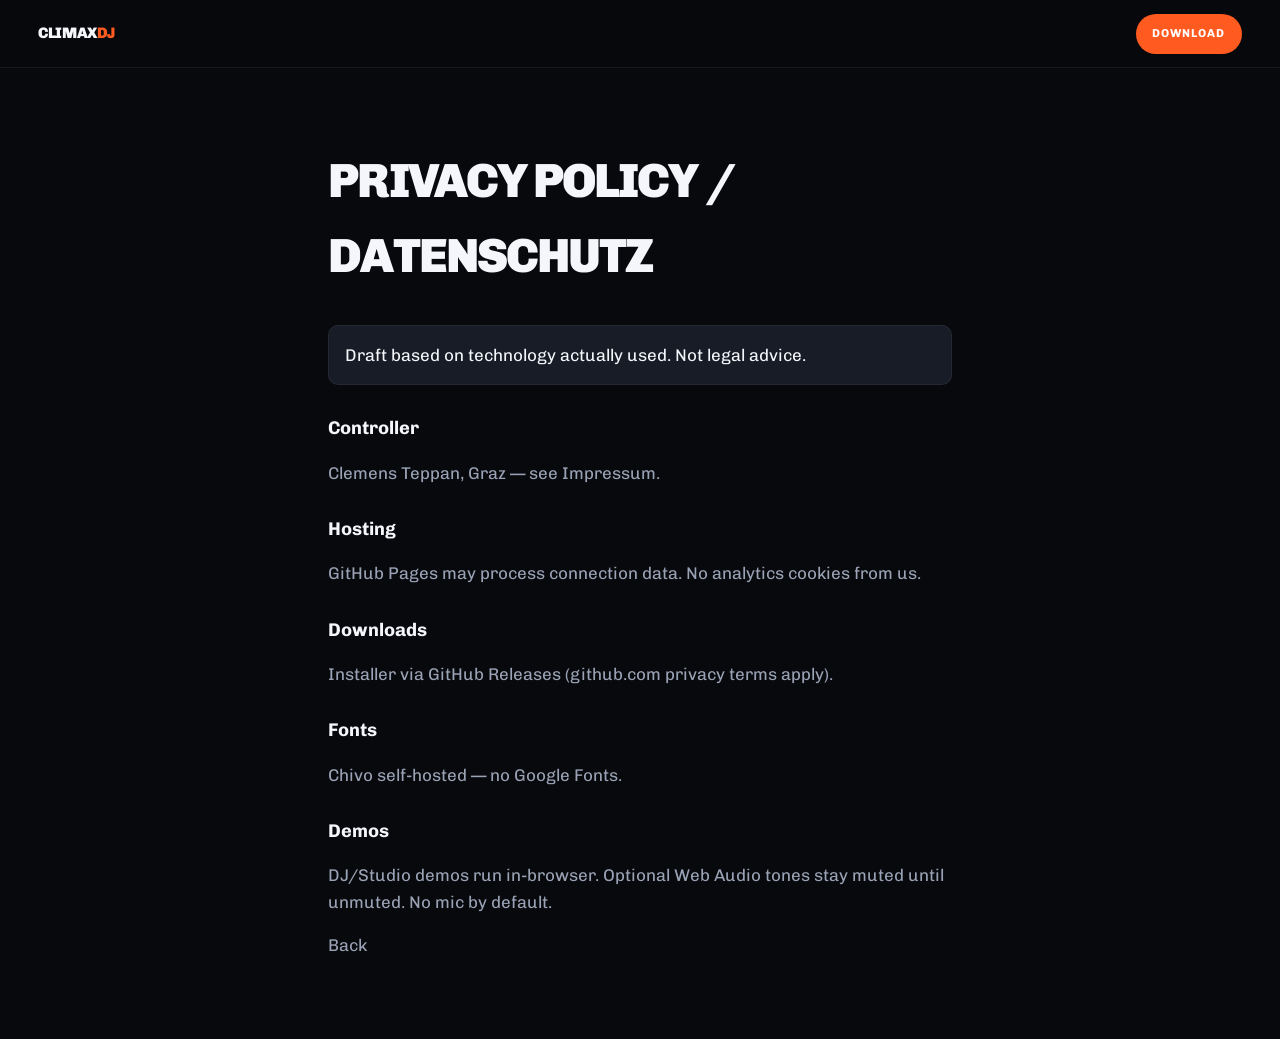
==== commit 9a19a237: "Ultimate redesign: 01 DJ System, 02 Studio, 03 Engine + downloads page" ====
--- a/datenschutz.html
+++ b/datenschutz.html
@@ -8,26 +8,24 @@
   <link rel="stylesheet" href="./styles.css">
 </head>
 <body>
-  <header class="nav">
+  <header class="nav is-scrolled">
     <a class="nav__logo" href="./index.html">Climax<span>DJ</span></a>
-    <a class="nav__cta" href="./index.html#download">Get ClimaxDJ</a>
+    <a class="nav__cta" href="./downloads.html">Download</a>
   </header>
   <main class="legal">
-    <h1>Privacy Policy</h1>
-    <div class="note">Draft based on technology actually used. Not legal advice — review before final go-live.</div>
+    <h1>Privacy Policy / Datenschutz</h1>
+    <div class="note">Draft based on technology actually used. Not legal advice.</div>
     <h2>Controller</h2>
-    <p>Clemens Teppan, Graz — see <a href="./impressum.html">Legal Notice</a>.</p>
+    <p>Clemens Teppan, Graz — see <a href="./impressum.html">Impressum</a>.</p>
     <h2>Hosting</h2>
-    <p>This website is hosted on GitHub Pages. Connection data (e.g. IP, time, user agent) may be processed by the host. We set no analytics or marketing cookies.</p>
+    <p>GitHub Pages may process connection data. No analytics cookies from us.</p>
     <h2>Downloads</h2>
-    <p>The Windows installer is delivered via GitHub Releases. Downloads go to github.com under GitHub’s privacy terms.</p>
+    <p>Installer via GitHub Releases (github.com privacy terms apply).</p>
     <h2>Fonts</h2>
-    <p>Fonts (Chivo) are self-hosted. No Google Fonts requests.</p>
-    <h2>Interactive demo</h2>
-    <p>The on-site DJ demo runs entirely in your browser. Optional soft tones use Web Audio and stay muted until you unmute. No microphone access is requested by default.</p>
-    <h2>No tracking tools</h2>
-    <p>No third-party trackers, pixels or marketing scripts are embedded.</p>
-    <p><a href="./index.html">Back to home</a></p>
+    <p>Chivo self-hosted — no Google Fonts.</p>
+    <h2>Demos</h2>
+    <p>DJ/Studio demos run in-browser. Optional Web Audio tones stay muted until unmuted. No mic by default.</p>
+    <p><a href="./index.html">Back</a></p>
   </main>
 </body>
 </html>
--- a/styles.css
+++ b/styles.css
@@ -1,196 +1,222 @@
 @font-face{font-family:"Chivo";font-style:normal;font-weight:400;font-display:swap;src:url("./assets/fonts/chivo-400.woff2") format("woff2")}
 @font-face{font-family:"Chivo";font-style:normal;font-weight:700;font-display:swap;src:url("./assets/fonts/chivo-700.woff2") format("woff2")}
 @font-face{font-family:"Chivo";font-style:normal;font-weight:900;font-display:swap;src:url("./assets/fonts/chivo-900.woff2") format("woff2")}
-
 :root{
-  --bg:#080808;--bg2:#111111;--surface:#191919;
-  --accent:#E5233D;--accent2:#8D1027;
-  --text:#FFFFFF;--text2:#A1A1A1;
-  --margin:clamp(1rem,3vw,3rem);
+  --bg:#08090D;--bg2:#10131A;--surface:#181C26;
+  --brand:#FF5A1F;--deck-b:#3D8BFF;--accent2:#8D1027;
+  --text:#F4F6FB;--text2:#9AA3B5;
+  --margin:clamp(1rem,3vw,2.75rem);
   --ease:cubic-bezier(.22,1,.36,1);
-  --radius:12px;
 }
 *,*::before,*::after{box-sizing:border-box}
 html{scroll-behavior:smooth}
-@media (prefers-reduced-motion:reduce){
+@media(prefers-reduced-motion:reduce){
   html{scroll-behavior:auto}
-  *,*::before,*::after{animation-duration:.01ms!important;animation-iteration-count:1!important;transition-duration:.01ms!important;scroll-behavior:auto!important}
+  *,*::before,*::after{animation-duration:.01ms!important;animation-iteration-count:1!important;transition-duration:.01ms!important}
 }
 body{margin:0;background:var(--bg);color:var(--text);font-family:"Chivo",system-ui,sans-serif;font-size:17px;line-height:1.55;-webkit-font-smoothing:antialiased;overflow-x:hidden}
-img{max-width:100%;display:block;height:auto}
+img{max-width:100%;height:auto;display:block}
 a{color:inherit;text-decoration:none}
-button{font-family:inherit;cursor:pointer;border:0;background:none;color:inherit}
-:focus-visible{outline:2px solid var(--accent);outline-offset:3px}
-.sr-only{position:absolute;width:1px;height:1px;padding:0;margin:-1px;overflow:hidden;clip:rect(0,0,0,0);border:0}
-.wrap{width:min(1280px,100%);margin-inline:auto;padding-inline:var(--margin)}
-.wrap-wide{width:min(1480px,100%);margin-inline:auto;padding-inline:var(--margin)}
-
-/* LOADER */
-#loader{position:fixed;inset:0;z-index:100;background:var(--bg);display:grid;place-items:center;transition:opacity .6s var(--ease),visibility .6s}
+button,input{font:inherit;color:inherit}
+button{cursor:pointer;border:0;background:none}
+:focus-visible{outline:2px solid var(--brand);outline-offset:3px}
+.sr-only{position:absolute;width:1px;height:1px;overflow:hidden;clip:rect(0,0,0,0)}
+.wrap{width:min(1200px,100%);margin-inline:auto;padding-inline:var(--margin)}
+.wrap-wide{width:min(1400px,100%);margin-inline:auto;padding-inline:var(--margin)}
+
+#loader{position:fixed;inset:0;z-index:200;background:var(--bg);display:grid;place-items:center;transition:opacity .55s var(--ease),visibility .55s}
 #loader.is-done{opacity:0;visibility:hidden;pointer-events:none}
-.loader__mark{font-weight:900;letter-spacing:-.04em;font-size:clamp(1.4rem,4vw,2rem);text-transform:uppercase}
-.loader__bar{width:120px;height:2px;background:var(--surface);margin-top:1.2rem;overflow:hidden;border-radius:2px}
-.loader__bar span{display:block;height:100%;width:0;background:var(--accent);animation:load 1.1s var(--ease) forwards}
+.loader__mark{font-weight:900;letter-spacing:-.04em;text-transform:uppercase;font-size:clamp(1.3rem,3vw,1.8rem)}
+.loader__mark span{color:var(--brand)}
+.loader__bar{width:110px;height:2px;background:var(--surface);margin-top:1rem;overflow:hidden}
+.loader__bar i{display:block;height:100%;width:0;background:var(--brand);animation:load 1s var(--ease) forwards}
 @keyframes load{to{width:100%}}
 
-/* NAV */
-.nav{position:fixed;inset:0 0 auto;z-index:50;display:flex;align-items:center;justify-content:space-between;padding:.9rem var(--margin);background:rgba(8,8,8,.72);backdrop-filter:blur(14px);border-bottom:1px solid transparent;transition:border-color .3s,background .3s}
-.nav.is-scrolled{border-bottom-color:rgba(255,255,255,.06);background:rgba(8,8,8,.9)}
-.nav__logo{font-weight:900;letter-spacing:-.03em;text-transform:uppercase;font-size:1rem}
-.nav__logo span{color:var(--accent)}
-.nav__links{display:flex;gap:1.6rem;list-style:none;margin:0;padding:0;font-size:.82rem;font-weight:700;letter-spacing:.04em;text-transform:uppercase;color:var(--text2)}
-.nav__links a:hover{color:var(--text)}
-.nav__cta{display:inline-flex;align-items:center;background:var(--accent);color:#fff;font-weight:700;font-size:.75rem;letter-spacing:.06em;text-transform:uppercase;padding:.7rem 1.1rem;border-radius:999px;transition:background .2s,transform .2s}
-.nav__cta:hover{background:var(--accent2);transform:translateY(-1px)}
+.nav{position:fixed;inset:0 0 auto;z-index:60;display:flex;align-items:center;justify-content:space-between;gap:1rem;padding:.85rem var(--margin);background:rgba(8,9,13,.78);backdrop-filter:blur(16px);border-bottom:1px solid transparent;transition:border-color .25s,background .25s}
+.nav.is-scrolled{border-bottom-color:rgba(255,255,255,.06);background:rgba(8,9,13,.92)}
+.nav__logo{font-weight:900;letter-spacing:-.03em;text-transform:uppercase;font-size:.95rem;white-space:nowrap}
+.nav__logo span{color:var(--brand)}
+.nav__links{display:flex;flex-wrap:wrap;gap:1.1rem;list-style:none;margin:0;padding:0;font-size:.72rem;font-weight:700;letter-spacing:.06em;text-transform:uppercase;color:var(--text2)}
+.nav__links a:hover,.nav__links a.is-active{color:var(--text)}
+.nav__cta{display:inline-flex;align-items:center;background:var(--brand);color:#fff;font-weight:700;font-size:.72rem;letter-spacing:.08em;text-transform:uppercase;padding:.7rem 1.05rem;border-radius:999px}
+.nav__cta:hover{filter:brightness(1.08)}
 .nav__burger{display:none;width:42px;height:42px;place-items:center;border-radius:8px;background:var(--surface)}
-.nav__burger span{display:block;width:18px;height:2px;background:var(--text);position:relative}
-.nav__burger span::before,.nav__burger span::after{content:"";position:absolute;left:0;width:18px;height:2px;background:var(--text)}
+.nav__burger span,.nav__burger span::before,.nav__burger span::after{display:block;width:18px;height:2px;background:var(--text);position:relative}
+.nav__burger span::before,.nav__burger span::after{content:"";position:absolute;left:0}
 .nav__burger span::before{top:-6px}.nav__burger span::after{top:6px}
-.nav__mobile{display:none;position:fixed;inset:64px 0 0;background:rgba(8,8,8,.97);padding:2rem var(--margin);flex-direction:column;gap:1.2rem;z-index:49}
+.nav__mobile{display:none;position:fixed;inset:64px 0 0;background:rgba(8,9,13,.97);padding:1.5rem var(--margin);flex-direction:column;gap:1rem;z-index:59}
 .nav__mobile.is-open{display:flex}
-.nav__mobile a{font-size:1.4rem;font-weight:700;letter-spacing:-.02em}
-@media(max-width:860px){
-  .nav__links,.nav__cta{display:none}
-  .nav__burger{display:grid}
-}
-
-/* HERO */
-.hero{position:relative;min-height:100svh;display:grid;align-items:end;padding:7rem var(--margin) 4rem;overflow:hidden}
-.hero__canvas{position:absolute;inset:0;width:100%;height:100%;opacity:.55}
-.hero__video{position:absolute;inset:0;width:100%;height:100%;object-fit:cover;opacity:.28;display:none}
-.hero__video.is-ready{display:block}
-.hero__glow{position:absolute;width:55vw;height:55vw;border-radius:50%;background:radial-gradient(circle,rgba(229,35,61,.22),transparent 65%);pointer-events:none;transform:translate(-50%,-50%);left:70%;top:40%;filter:blur(8px);transition:left .15s linear,top .15s linear;will-change:left,top}
-.hero__scrim{position:absolute;inset:0;background:linear-gradient(180deg,rgba(8,8,8,.35) 0%,rgba(8,8,8,.55) 45%,var(--bg) 100%);pointer-events:none}
-.hero__content{position:relative;z-index:2;width:min(1100px,100%)}
-.hero__eyebrow{margin:0 0 1rem;color:var(--text2);font-size:.78rem;font-weight:700;letter-spacing:.18em;text-transform:uppercase}
-.hero__title{margin:0;font-size:clamp(3rem,9vw,7.5rem);font-weight:900;letter-spacing:-.05em;line-height:.92;text-transform:uppercase;max-width:12ch}
+.nav__mobile a{font-size:1.25rem;font-weight:700}
+@media(max-width:980px){.nav__links,.nav__cta{display:none}.nav__burger{display:grid}}
+
+.btn{display:inline-flex;align-items:center;justify-content:center;gap:.45rem;padding:.95rem 1.3rem;border-radius:999px;font-weight:700;font-size:.78rem;letter-spacing:.08em;text-transform:uppercase;transition:transform .2s var(--ease),filter .2s,background .2s,border-color .2s}
+.btn:active{transform:scale(.98)}
+.btn--primary{background:var(--brand);color:#fff}
+.btn--primary:hover{filter:brightness(1.08)}
+.btn--ghost{border:1px solid rgba(244,246,251,.2);background:transparent;color:var(--text)}
+.btn--ghost:hover{border-color:rgba(244,246,251,.45)}
+.btn--blue{background:var(--deck-b);color:#fff}
+.btn--block{width:100%}
+.btn[aria-disabled="true"],.btn--disabled{opacity:.45;pointer-events:none}
+
+.chip{padding:.5rem .7rem;border-radius:8px;background:#12151d;border:1px solid rgba(255,255,255,.06);font-size:.7rem;font-weight:700;letter-spacing:.06em;text-transform:uppercase;color:var(--text2)}
+.chip:hover,.chip.is-on{border-color:rgba(255,90,31,.5);color:#fff;background:rgba(255,90,31,.12)}
+.chip.is-play.is-on{background:var(--brand);border-color:var(--brand)}
+.chip.is-b.is-on{background:rgba(61,139,255,.18);border-color:rgba(61,139,255,.55)}
+
+.kicker{margin:0 0 .7rem;color:var(--brand);font-size:.72rem;font-weight:700;letter-spacing:.16em;text-transform:uppercase}
+.h2{margin:0 0 .9rem;font-size:clamp(2rem,5vw,3.8rem);font-weight:900;letter-spacing:-.045em;line-height:.98;text-transform:uppercase;max-width:16ch}
+.lead{margin:0 0 2rem;color:var(--text2);max-width:52ch}
+.badge{display:inline-flex;align-items:center;gap:.4rem;background:rgba(255,90,31,.1);color:#ff8f5e;border:1px solid rgba(255,90,31,.28);border-radius:999px;padding:.35rem .75rem;font-size:.68rem;font-weight:700;letter-spacing:.08em;text-transform:uppercase;margin-bottom:1rem}
+.badge--dev{background:rgba(61,139,255,.1);color:#8eb8ff;border-color:rgba(61,139,255,.28)}
+.tag-dev{display:inline-block;margin-left:.35rem;font-size:.62rem;padding:.15rem .4rem;border-radius:999px;background:rgba(255,255,255,.08);color:var(--text2);vertical-align:middle;letter-spacing:.04em;text-transform:uppercase}
+
+.hero{position:relative;min-height:100svh;display:grid;align-items:end;padding:7rem var(--margin) 3.5rem;overflow:hidden}
+.hero__canvas{position:absolute;inset:0;width:100%;height:100%;opacity:.5}
+.hero__glow{position:absolute;width:50vw;height:50vw;border-radius:50%;background:radial-gradient(circle,rgba(255,90,31,.2),transparent 65%);pointer-events:none;transform:translate(-50%,-50%);left:65%;top:35%;filter:blur(6px)}
+.hero__scrim{position:absolute;inset:0;background:linear-gradient(180deg,rgba(8,9,13,.25),rgba(8,9,13,.7) 55%,var(--bg));pointer-events:none}
+.hero__shot{position:absolute;right:-4%;bottom:8%;width:min(52vw,720px);border-radius:14px;overflow:hidden;border:1px solid rgba(255,255,255,.08);box-shadow:0 40px 100px rgba(0,0,0,.55);transform:perspective(1200px) rotateY(-12deg) rotateX(6deg);opacity:.9;z-index:1}
+.hero__shot img{width:100%;aspect-ratio:16/10;object-fit:cover;object-position:top}
+.hero__content{position:relative;z-index:2;width:min(720px,100%)}
+.hero__eyebrow{margin:0 0 1rem;color:var(--text2);font-size:.75rem;font-weight:700;letter-spacing:.18em;text-transform:uppercase}
+.hero__title{margin:0;font-size:clamp(2.6rem,7.5vw,5.8rem);font-weight:900;letter-spacing:-.05em;line-height:.92;text-transform:uppercase}
 .hero__title .line{display:block;overflow:hidden}
 .hero__title .line span{display:block}
-.hero__sub{margin:1.4rem 0 2rem;color:var(--text2);font-size:clamp(1rem,1.4vw,1.2rem);max-width:36ch}
-.hero__actions{display:flex;flex-wrap:wrap;gap:.8rem}
-.btn{display:inline-flex;align-items:center;justify-content:center;gap:.5rem;padding:.95rem 1.35rem;border-radius:999px;font-weight:700;font-size:.8rem;letter-spacing:.08em;text-transform:uppercase;transition:transform .2s var(--ease),background .2s,color .2s,border-color .2s}
-.btn:active{transform:scale(.98)}
-.btn--primary{background:var(--accent);color:#fff}
-.btn--primary:hover{background:#ff2d4a}
-.btn--ghost{background:transparent;border:1px solid rgba(255,255,255,.18);color:var(--text)}
-.btn--ghost:hover{border-color:rgba(255,255,255,.4)}
-.btn--block{width:100%}
-.btn--disabled,.btn[aria-disabled="true"]{opacity:.45;pointer-events:none;cursor:not-allowed}
-
-/* SHOWCASE */
-.showcase{padding:clamp(5rem,12vh,9rem) 0;background:var(--bg)}
-.section-kicker{margin:0 0 .8rem;color:var(--accent);font-size:.75rem;font-weight:700;letter-spacing:.16em;text-transform:uppercase}
-.section-title{margin:0 0 1rem;font-size:clamp(2rem,4.5vw,3.8rem);font-weight:900;letter-spacing:-.04em;line-height:1;text-transform:uppercase;max-width:14ch}
-.section-lead{margin:0 0 2.5rem;color:var(--text2);max-width:48ch}
-.showcase__stage{position:relative;perspective:1600px;margin-top:2rem}
-.showcase__frame{position:relative;border-radius:16px;overflow:hidden;background:var(--surface);border:1px solid rgba(255,255,255,.06);transform-origin:center center;will-change:transform;box-shadow:0 40px 100px rgba(0,0,0,.55),0 0 80px rgba(229,35,61,.08)}
-.showcase__frame img{width:100%;aspect-ratio:16/10;object-fit:cover;object-position:top center}
-.showcase__callouts{display:grid;grid-template-columns:repeat(auto-fit,minmax(160px,1fr));gap:.75rem;margin-top:1.5rem}
-.callout{background:var(--bg2);border:1px solid rgba(255,255,255,.05);border-radius:10px;padding:.85rem 1rem;font-size:.85rem}
-.callout strong{display:block;font-size:.72rem;letter-spacing:.08em;text-transform:uppercase;color:var(--accent);margin-bottom:.25rem}
+.hero__sub2{margin:.6rem 0 0;font-size:clamp(1.2rem,3vw,2rem);font-weight:700;letter-spacing:-.03em;color:var(--deck-b);text-transform:uppercase}
+.hero__copy{margin:1.1rem 0 1.8rem;color:var(--text2);max-width:34ch;white-space:pre-line}
+.hero__actions{display:flex;flex-wrap:wrap;gap:.7rem}
+@media(max-width:900px){.hero__shot{display:none}}
+
+.section{padding:clamp(4.5rem,11vh,8rem) 0}
+.section--alt{background:var(--bg2)}
+.shot{border-radius:14px;overflow:hidden;border:1px solid rgba(255,255,255,.06);background:var(--surface);box-shadow:0 30px 80px rgba(0,0,0,.4)}
+.shot img{width:100%;aspect-ratio:16/10;object-fit:cover;object-position:top}
+.callouts{display:grid;grid-template-columns:repeat(auto-fit,minmax(150px,1fr));gap:.65rem;margin-top:1.2rem}
+.callout{background:var(--surface);border:1px solid rgba(255,255,255,.05);border-radius:10px;padding:.8rem .9rem;font-size:.84rem}
+.callout strong{display:block;font-size:.68rem;letter-spacing:.08em;text-transform:uppercase;color:var(--brand);margin-bottom:.2rem}
 .callout span{color:var(--text2)}
 
-/* DEMO */
-.demo{padding:clamp(5rem,12vh,9rem) 0;background:var(--bg2)}
-.demo__badge{display:inline-flex;align-items:center;gap:.5rem;background:rgba(229,35,61,.12);color:#ff7a8c;border:1px solid rgba(229,35,61,.28);border-radius:999px;padding:.4rem .85rem;font-size:.72rem;font-weight:700;letter-spacing:.08em;text-transform:uppercase;margin-bottom:1rem}
-.demo__panel{display:grid;grid-template-columns:1.4fr .9fr;gap:1.25rem;margin-top:2rem}
-@media(max-width:980px){.demo__panel{grid-template-columns:1fr}}
-.deck-board{background:var(--surface);border:1px solid rgba(255,255,255,.06);border-radius:16px;padding:1.2rem;display:grid;gap:1rem}
-.deck-row{display:grid;grid-template-columns:1fr 90px 1fr;gap:.8rem;align-items:stretch}
-@media(max-width:720px){.deck-row{grid-template-columns:1fr;}}
-.deck{background:#0d0d0d;border-radius:12px;padding:1rem;border:1px solid rgba(255,255,255,.05);transition:border-color .2s,box-shadow .2s}
-.deck.is-active{border-color:rgba(229,35,61,.55);box-shadow:0 0 0 1px rgba(229,35,61,.2),inset 0 0 40px rgba(229,35,61,.05)}
-.deck__head{display:flex;justify-content:space-between;align-items:center;margin-bottom:.7rem;font-size:.75rem;font-weight:700;letter-spacing:.1em;text-transform:uppercase;color:var(--text2)}
-.deck__title{font-size:.95rem;font-weight:700;margin:.2rem 0 .15rem;white-space:nowrap;overflow:hidden;text-overflow:ellipsis}
-.deck__meta{color:var(--text2);font-size:.8rem;margin-bottom:.7rem}
-.deck__wave{width:100%;height:64px;border-radius:8px;background:#050505;display:block}
-.deck__controls{display:flex;flex-wrap:wrap;gap:.45rem;margin-top:.8rem}
-.chip{padding:.55rem .75rem;border-radius:8px;background:#151515;border:1px solid rgba(255,255,255,.06);font-size:.72rem;font-weight:700;letter-spacing:.06em;text-transform:uppercase;color:var(--text2);transition:background .15s,color .15s,border-color .15s}
-.chip.is-on,.chip:hover{background:rgba(229,35,61,.15);border-color:rgba(229,35,61,.4);color:#fff}
-.chip.is-play.is-on{background:var(--accent);border-color:var(--accent);color:#fff}
-.xfader-wrap{display:flex;flex-direction:column;align-items:center;justify-content:center;gap:.6rem;background:#0d0d0d;border-radius:12px;padding:.8rem;border:1px solid rgba(255,255,255,.05)}
-.xfader-wrap label{font-size:.65rem;letter-spacing:.12em;text-transform:uppercase;color:var(--text2);font-weight:700}
-.xfader{writing-mode:vertical-lr;direction:rtl;width:36px;height:140px;accent-color:var(--accent)}
-@media(max-width:720px){.xfader{writing-mode:horizontal-tb;direction:ltr;width:100%;height:36px}}
-.eq-row{display:grid;grid-template-columns:repeat(3,1fr);gap:.6rem}
-.eq{display:flex;flex-direction:column;align-items:center;gap:.35rem;background:#0d0d0d;border-radius:10px;padding:.7rem .4rem;border:1px solid rgba(255,255,255,.05)}
-.eq label{font-size:.65rem;letter-spacing:.1em;text-transform:uppercase;color:var(--text2);font-weight:700}
-.eq input[type=range]{width:100%;accent-color:var(--accent)}
-.eq output{font-size:.75rem;color:var(--text);font-variant-numeric:tabular-nums}
-.side-panel{display:grid;gap:1rem}
-.side-card{background:var(--surface);border:1px solid rgba(255,255,255,.06);border-radius:16px;padding:1.1rem}
-.side-card h3{margin:0 0 .8rem;font-size:.78rem;letter-spacing:.12em;text-transform:uppercase;color:var(--text2)}
-.bpm-box{display:flex;align-items:center;justify-content:space-between;gap:.6rem}
-.bpm-val{font-size:2.4rem;font-weight:900;letter-spacing:-.04em;font-variant-numeric:tabular-nums}
-.pitch-val{color:var(--text2);font-size:.85rem;font-variant-numeric:tabular-nums}
-.lib{list-style:none;margin:0;padding:0;display:grid;gap:.35rem;max-height:260px;overflow:auto}
-.lib button{width:100%;text-align:left;padding:.7rem .8rem;border-radius:8px;background:#0d0d0d;border:1px solid transparent;display:grid;gap:.15rem}
-.lib button:hover,.lib button.is-active{border-color:rgba(229,35,61,.45);background:rgba(229,35,61,.08)}
-.lib strong{font-size:.9rem}
-.lib span{font-size:.75rem;color:var(--text2)}
-.fx-grid{display:flex;flex-wrap:wrap;gap:.4rem}
-.wave-modes{display:flex;flex-wrap:wrap;gap:.4rem}
-
-/* FEATURES */
-.features{padding:clamp(5rem,12vh,9rem) 0;background:var(--bg)}
-.feature-grid{display:grid;grid-template-columns:repeat(4,1fr);gap:1rem;margin-top:2rem}
-@media(max-width:1100px){.feature-grid{grid-template-columns:repeat(2,1fr)}}
-@media(max-width:620px){.feature-grid{grid-template-columns:1fr}}
-.fcard{position:relative;background:var(--bg2);border:1px solid rgba(255,255,255,.05);border-radius:16px;padding:1.4rem;min-height:220px;overflow:hidden;transition:transform .25s var(--ease),border-color .25s,background .25s}
-.fcard:hover{transform:translateY(-4px);border-color:rgba(229,35,61,.35);background:#141414}
-.fcard__icon{width:42px;height:42px;border-radius:10px;display:grid;place-items:center;background:rgba(229,35,61,.12);color:var(--accent);margin-bottom:1rem}
-.fcard__icon svg{width:22px;height:22px}
-.fcard h3{margin:0 0 .5rem;font-size:1rem;letter-spacing:-.01em;text-transform:uppercase;font-weight:900}
-.fcard p{margin:0;color:var(--text2);font-size:.9rem}
-.badge-soon{position:absolute;top:1rem;right:1rem;font-size:.65rem;font-weight:700;letter-spacing:.08em;text-transform:uppercase;background:rgba(255,255,255,.08);color:var(--text2);padding:.3rem .5rem;border-radius:999px}
-.extras{margin-top:2rem;display:flex;flex-wrap:wrap;gap:.5rem}
-.extras span{background:var(--surface);border:1px solid rgba(255,255,255,.05);border-radius:999px;padding:.45rem .8rem;font-size:.75rem;color:var(--text2)}
-
-/* AUDIO VIZ */
-.audiox{padding:clamp(5rem,12vh,9rem) 0;background:var(--bg2)}
-.viz-shell{margin-top:2rem;background:var(--surface);border-radius:16px;border:1px solid rgba(255,255,255,.06);padding:1rem;position:relative;overflow:hidden}
-.viz-shell::before{content:"";position:absolute;inset:auto -20% -40%;height:60%;background:radial-gradient(ellipse,rgba(229,35,61,.18),transparent 60%);pointer-events:none}
-#vizCanvas{width:100%;height:320px;display:block;border-radius:10px;background:#0a0a0a}
-.viz-modes{display:flex;flex-wrap:wrap;gap:.45rem;margin-top:1rem}
-
-/* PLATFORM */
-.platform{padding:clamp(5rem,12vh,9rem) 0;background:var(--bg)}
-.plat-grid{display:grid;grid-template-columns:1fr 1fr;gap:1rem;margin-top:2rem}
-@media(max-width:720px){.plat-grid{grid-template-columns:1fr}}
-.plat{background:var(--bg2);border:1px solid rgba(255,255,255,.06);border-radius:16px;padding:1.6rem;display:flex;flex-direction:column;gap:1rem;min-height:280px}
-.plat h3{margin:0;font-size:1.5rem;font-weight:900;letter-spacing:-.03em;text-transform:uppercase}
-.plat p{margin:0;color:var(--text2);flex:1}
-.plat ul{margin:0;padding-left:1.1rem;color:var(--text2);font-size:.9rem}
-.plat .ver{font-size:.78rem;letter-spacing:.1em;text-transform:uppercase;color:var(--accent);font-weight:700}
-
-/* CTA */
-.final-cta{position:relative;padding:clamp(6rem,16vh,11rem) 0;text-align:center;overflow:hidden;background:radial-gradient(ellipse at 50% 0%,rgba(229,35,61,.18),transparent 55%),var(--bg)}
-.final-cta h2{margin:0 0 1rem;font-size:clamp(2.4rem,7vw,5.5rem);font-weight:900;letter-spacing:-.05em;line-height:.95;text-transform:uppercase}
-.final-cta p{margin:0 0 2rem;color:var(--text2);font-size:1.15rem}
-
-/* FOOTER */
-.footer{background:#050505;border-top:1px solid rgba(255,255,255,.05);padding:3rem 0 2rem}
-.footer__grid{display:grid;grid-template-columns:1.2fr repeat(3,1fr);gap:2rem}
-@media(max-width:860px){.footer__grid{grid-template-columns:1fr 1fr}}
-@media(max-width:520px){.footer__grid{grid-template-columns:1fr}}
-.footer__brand{font-weight:900;letter-spacing:-.03em;text-transform:uppercase;font-size:1.1rem;margin-bottom:.6rem}
-.footer__brand span{color:var(--accent)}
-.footer p{color:var(--text2);font-size:.9rem;max-width:28ch}
-.footer h4{margin:0 0 .8rem;font-size:.72rem;letter-spacing:.14em;text-transform:uppercase;color:var(--text2)}
-.footer ul{list-style:none;margin:0;padding:0;display:grid;gap:.45rem}
-.footer a{color:var(--text);font-size:.95rem}
-.footer a:hover{color:var(--accent)}
-.footer__bottom{margin-top:2.5rem;padding-top:1.2rem;border-top:1px solid rgba(255,255,255,.05);display:flex;justify-content:space-between;flex-wrap:wrap;gap:.8rem;color:var(--text2);font-size:.8rem}
-
-/* LEGAL */
-.legal{max-width:68ch;margin:0 auto;padding:7rem var(--margin) 4rem}
-.legal h1{font-size:clamp(2rem,4vw,3rem);font-weight:900;letter-spacing:-.04em;text-transform:uppercase;line-height:1}
-.legal h2{font-size:1.1rem;margin-top:2rem}
-.legal p,.legal li{color:var(--text2)}
-.note{background:var(--surface);padding:1rem 1.1rem;border-radius:10px;color:var(--text);margin:1.5rem 0;border:1px solid rgba(255,255,255,.05)}
-
-/* DOCS */
-.docs{padding:7rem var(--margin) 4rem;max-width:900px;margin:0 auto}
-.docs h1{font-size:clamp(2rem,4vw,3rem);font-weight:900;letter-spacing:-.04em;text-transform:uppercase}
-.docs h2{margin-top:2rem;font-size:1.2rem}
-.docs p,.docs li{color:var(--text2)}
+.demo-panel{display:grid;grid-template-columns:1.45fr .9fr;gap:1.1rem;margin-top:1.5rem}
+@media(max-width:980px){.demo-panel{grid-template-columns:1fr}}
+.board{background:var(--surface);border:1px solid rgba(255,255,255,.06);border-radius:16px;padding:1.1rem;display:grid;gap:1rem}
+.deck-row{display:grid;grid-template-columns:1fr 84px 1fr;gap:.7rem}
+@media(max-width:720px){.deck-row{grid-template-columns:1fr}}
+.deck{background:#0c0e14;border-radius:12px;padding:.9rem;border:1px solid rgba(255,255,255,.05)}
+.deck.is-active[data-deck="A"]{border-color:rgba(255,90,31,.55);box-shadow:inset 0 0 30px rgba(255,90,31,.06)}
+.deck.is-active[data-deck="B"]{border-color:rgba(61,139,255,.55);box-shadow:inset 0 0 30px rgba(61,139,255,.06)}
+.deck.is-mini{opacity:.55}
+.deck__head{display:flex;justify-content:space-between;font-size:.7rem;font-weight:700;letter-spacing:.1em;text-transform:uppercase;color:var(--text2);margin-bottom:.5rem}
+.deck__title{font-weight:700;margin:.15rem 0;white-space:nowrap;overflow:hidden;text-overflow:ellipsis}
+.deck__meta{color:var(--text2);font-size:.78rem;margin-bottom:.55rem}
+.deck__wave{width:100%;height:58px;border-radius:8px;background:#05060a;display:block}
+.deck__controls{display:flex;flex-wrap:wrap;gap:.35rem;margin-top:.65rem}
+.xf{display:flex;flex-direction:column;align-items:center;justify-content:center;gap:.5rem;background:#0c0e14;border-radius:12px;padding:.6rem;border:1px solid rgba(255,255,255,.05)}
+.xf label{font-size:.62rem;letter-spacing:.1em;text-transform:uppercase;color:var(--text2);font-weight:700}
+.xf input{writing-mode:vertical-lr;direction:rtl;width:34px;height:130px;accent-color:var(--brand)}
+@media(max-width:720px){.xf{display:none}}
+.eq-row{display:grid;grid-template-columns:repeat(3,1fr);gap:.55rem}
+.eq{display:flex;flex-direction:column;align-items:center;gap:.3rem;background:#0c0e14;border-radius:10px;padding:.65rem .35rem;border:1px solid rgba(255,255,255,.05)}
+.eq label{font-size:.62rem;letter-spacing:.1em;text-transform:uppercase;color:var(--text2);font-weight:700}
+.eq input{width:100%;accent-color:var(--brand)}
+.eq output{font-size:.72rem;font-variant-numeric:tabular-nums}
+.side{display:grid;gap:.9rem}
+.card{background:var(--surface);border:1px solid rgba(255,255,255,.06);border-radius:14px;padding:1rem}
+.card h3{margin:0 0 .7rem;font-size:.72rem;letter-spacing:.12em;text-transform:uppercase;color:var(--text2)}
+.bpm-val{font-size:2.2rem;font-weight:900;letter-spacing:-.04em;font-variant-numeric:tabular-nums}
+.pitch-val{color:var(--text2);font-size:.82rem}
+.lib{list-style:none;margin:0;padding:0;display:grid;gap:.3rem;max-height:220px;overflow:auto}
+.lib button{width:100%;text-align:left;padding:.65rem .7rem;border-radius:8px;background:#0c0e14;border:1px solid transparent;display:grid;gap:.1rem}
+.lib button:hover,.lib button.is-active{border-color:rgba(255,90,31,.45);background:rgba(255,90,31,.08)}
+.lib strong{font-size:.88rem}
+.lib span{font-size:.72rem;color:var(--text2)}
+.four-grid{display:none;grid-template-columns:1fr 1fr;gap:.6rem}
+.four-grid.is-on{display:grid}
+.decks-main.is-four .deck-row{display:none}
+.decks-main.is-four .four-grid{display:grid}
+
+.studio-grid{display:grid;grid-template-columns:1.2fr 1fr;gap:1.1rem;margin-top:1.5rem}
+@media(max-width:980px){.studio-grid{grid-template-columns:1fr}}
+.studio-tools{display:grid;gap:1rem}
+.piano{display:grid;grid-template-columns:repeat(14,1fr);gap:2px;user-select:none}
+.piano .key{height:78px;border-radius:0 0 6px 6px;background:#f4f6fb;border:1px solid #c9ced9;position:relative}
+.piano .key.black{background:#1a1f2b;border-color:#0a0c10;height:48px;margin-top:0;z-index:1}
+.piano .key.is-on{background:var(--brand);border-color:var(--brand)}
+.piano .key.black.is-on{background:var(--deck-b);border-color:var(--deck-b)}
+.steps{display:grid;grid-template-columns:72px repeat(16,1fr);gap:4px;align-items:center}
+.steps .lab{font-size:.68rem;color:var(--text2);font-weight:700;letter-spacing:.06em;text-transform:uppercase}
+.steps .cell{aspect-ratio:1;border-radius:4px;background:#0c0e14;border:1px solid rgba(255,255,255,.06)}
+.steps .cell.is-on{background:var(--brand);border-color:var(--brand)}
+.steps .cell.is-playhead{outline:2px solid var(--deck-b)}
+.mix-faders{display:grid;grid-template-columns:repeat(5,1fr);gap:.5rem}
+.fader{display:flex;flex-direction:column;align-items:center;gap:.35rem;background:#0c0e14;border-radius:10px;padding:.6rem .3rem}
+.fader label{font-size:.6rem;letter-spacing:.08em;text-transform:uppercase;color:var(--text2);font-weight:700}
+.fader input{writing-mode:vertical-lr;direction:rtl;height:100px;width:28px;accent-color:var(--deck-b)}
+.arrange{position:relative;height:140px;background:#0c0e14;border-radius:10px;overflow:hidden;border:1px solid rgba(255,255,255,.05)}
+.arrange__track{position:absolute;left:0;right:0;height:28px;display:flex;gap:4px;padding:4px}
+.arrange__clip{height:20px;border-radius:4px;opacity:.9}
+.arrange__head{position:absolute;top:0;bottom:0;width:2px;background:var(--brand);box-shadow:0 0 12px rgba(255,90,31,.6)}
+.auto-canvas{width:100%;height:90px;background:#0c0e14;border-radius:10px;display:block;border:1px solid rgba(255,255,255,.05);cursor:crosshair}
+
+.eco{display:grid;grid-template-columns:1fr auto 1fr auto 1fr;gap:1rem;align-items:center;margin-top:2rem}
+@media(max-width:800px){.eco{grid-template-columns:1fr;}}
+.eco__node{background:var(--surface);border:1px solid rgba(255,255,255,.06);border-radius:14px;padding:1.3rem;text-align:center}
+.eco__node h3{margin:0 0 .4rem;font-size:1rem;text-transform:uppercase;font-weight:900;letter-spacing:-.02em}
+.eco__node p{margin:0;color:var(--text2);font-size:.88rem}
+.eco__arrow{color:var(--brand);font-size:1.6rem;font-weight:900;text-align:center}
+@media(max-width:800px){.eco__arrow{transform:rotate(90deg)}}
+
+.engine-viz{margin-top:1.5rem;background:var(--surface);border-radius:14px;border:1px solid rgba(255,255,255,.06);padding:1rem}
+#engineCanvas{width:100%;height:280px;display:block;border-radius:10px;background:#0a0c12}
+.engine-list{display:grid;grid-template-columns:repeat(auto-fit,minmax(220px,1fr));gap:.8rem;margin-top:1.2rem}
+.engine-item{background:var(--bg);border:1px solid rgba(255,255,255,.05);border-radius:12px;padding:1rem}
+.engine-item strong{display:block;margin-bottom:.35rem}
+.engine-item span{color:var(--text2);font-size:.88rem}
+.status{display:inline-block;margin-top:.55rem;font-size:.65rem;font-weight:700;letter-spacing:.08em;text-transform:uppercase;padding:.25rem .5rem;border-radius:999px}
+.status--ok{background:rgba(61,200,120,.12);color:#6dffb0}
+.status--src{background:rgba(61,139,255,.12);color:#8eb8ff}
+.status--soon{background:rgba(255,255,255,.06);color:var(--text2)}
+
+.feat-grid{display:grid;grid-template-columns:repeat(3,1fr);gap:1rem;margin-top:1.5rem}
+@media(max-width:900px){.feat-grid{grid-template-columns:1fr 1fr}}
+@media(max-width:560px){.feat-grid{grid-template-columns:1fr}}
+.fcard{background:var(--bg2);border:1px solid rgba(255,255,255,.05);border-radius:14px;padding:1.25rem;min-height:170px;transition:transform .25s var(--ease),border-color .25s}
+.fcard:hover{transform:translateY(-3px);border-color:rgba(255,90,31,.35)}
+.fcard h3{margin:0 0 .45rem;font-size:.95rem;text-transform:uppercase;font-weight:900;letter-spacing:-.01em}
+.fcard p{margin:0;color:var(--text2);font-size:.88rem}
+
+.final{padding:clamp(5rem,14vh,9rem) 0;text-align:center;background:radial-gradient(ellipse at 50% 0%,rgba(255,90,31,.16),transparent 55%),var(--bg)}
+.final h2{margin:0 0 1rem;font-size:clamp(2.2rem,6vw,4.8rem);font-weight:900;letter-spacing:-.05em;line-height:.95;text-transform:uppercase}
+.final p{margin:0 0 1.8rem;color:var(--text2)}
+
+.footer{background:#05060a;border-top:1px solid rgba(255,255,255,.05);padding:3rem 0 2rem}
+.footer__grid{display:grid;grid-template-columns:1.3fr repeat(3,1fr);gap:1.8rem}
+@media(max-width:800px){.footer__grid{grid-template-columns:1fr 1fr}}
+.footer__brand{font-weight:900;text-transform:uppercase;letter-spacing:-.03em;margin-bottom:.5rem}
+.footer__brand span{color:var(--brand)}
+.footer p,.footer a{color:var(--text2);font-size:.9rem}
+.footer a:hover{color:var(--text)}
+.footer h4{margin:0 0 .7rem;font-size:.68rem;letter-spacing:.14em;text-transform:uppercase;color:var(--text2)}
+.footer ul{list-style:none;margin:0;padding:0;display:grid;gap:.4rem}
+.footer__bottom{margin-top:2rem;padding-top:1rem;border-top:1px solid rgba(255,255,255,.05);display:flex;justify-content:space-between;flex-wrap:wrap;gap:.6rem;color:var(--text2);font-size:.78rem}
+
+.legal,.docs{max-width:70ch;margin:0 auto;padding:7rem var(--margin) 4rem}
+.legal h1,.docs h1{font-size:clamp(2rem,4vw,3rem);font-weight:900;letter-spacing:-.04em;text-transform:uppercase}
+.legal h2,.docs h2{margin-top:1.8rem;font-size:1.15rem}
+.legal p,.legal li,.docs p,.docs li{color:var(--text2)}
+.note{background:var(--surface);padding:1rem;border-radius:10px;margin:1.2rem 0;border:1px solid rgba(255,255,255,.05);color:var(--text)}
+
+/* downloads page */
+.dl-hero{padding:8rem var(--margin) 3rem;background:radial-gradient(ellipse at 30% 0%,rgba(255,90,31,.15),transparent 50%),var(--bg)}
+.dl-grid{display:grid;grid-template-columns:1fr 1fr;gap:1rem;margin:2rem 0}
+@media(max-width:800px){.dl-grid{grid-template-columns:1fr}}
+.dl-card{background:var(--bg2);border:1px solid rgba(255,255,255,.06);border-radius:16px;padding:1.5rem;display:flex;flex-direction:column;gap:.9rem;min-height:300px}
+.dl-card .ver{color:var(--brand);font-size:.72rem;font-weight:700;letter-spacing:.1em;text-transform:uppercase}
+.dl-card h2{margin:0;font-size:1.6rem;text-transform:uppercase;font-weight:900;letter-spacing:-.03em}
+.dl-card ul{margin:0;padding-left:1.1rem;color:var(--text2)}
+.notes{background:var(--surface);border-radius:14px;padding:1.3rem;border:1px solid rgba(255,255,255,.05);margin:1.5rem 0}
+.notes h3{margin:0 0 .8rem;text-transform:uppercase;font-size:.9rem}
+.notes ul{margin:0;padding-left:1.1rem;color:var(--text2)}
+@media(max-width:900px){
+  #worlds .feat-grid{grid-template-columns:1fr!important}
+}
+.hero__shot{pointer-events:none}
